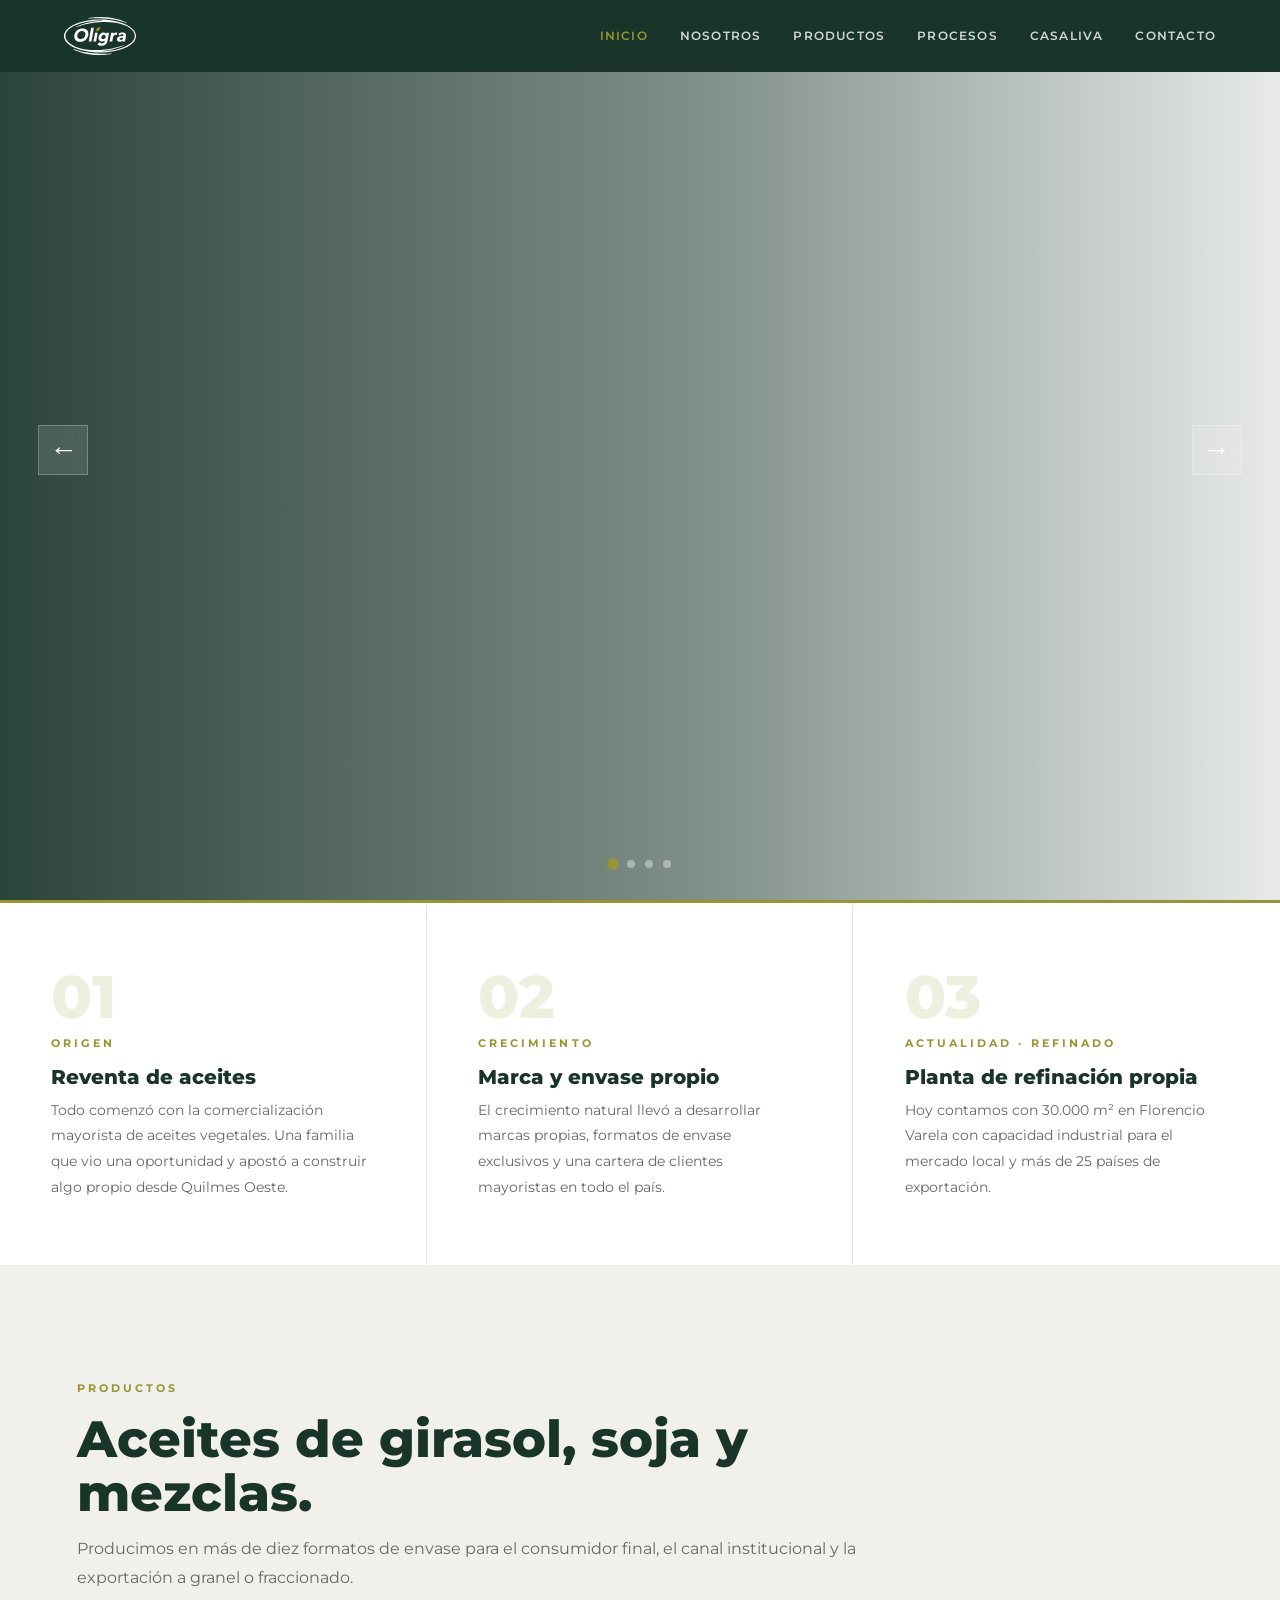
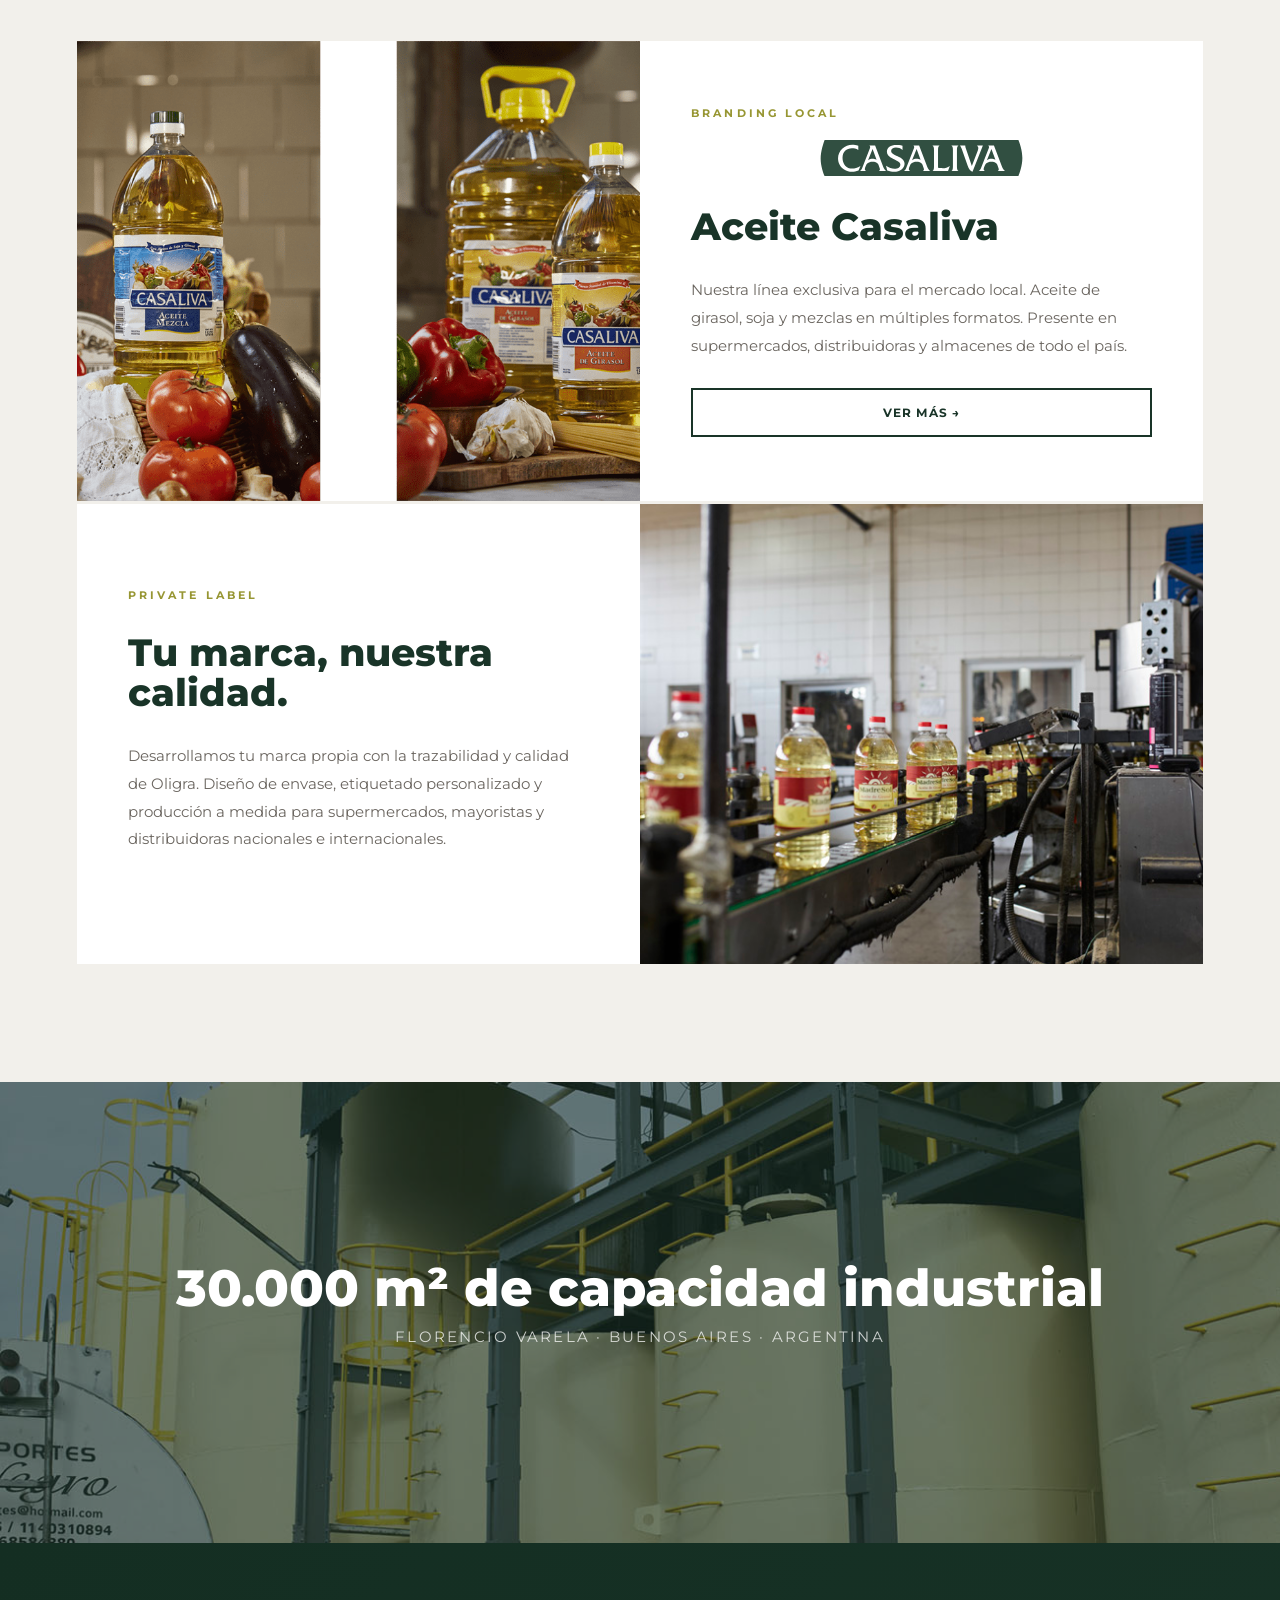
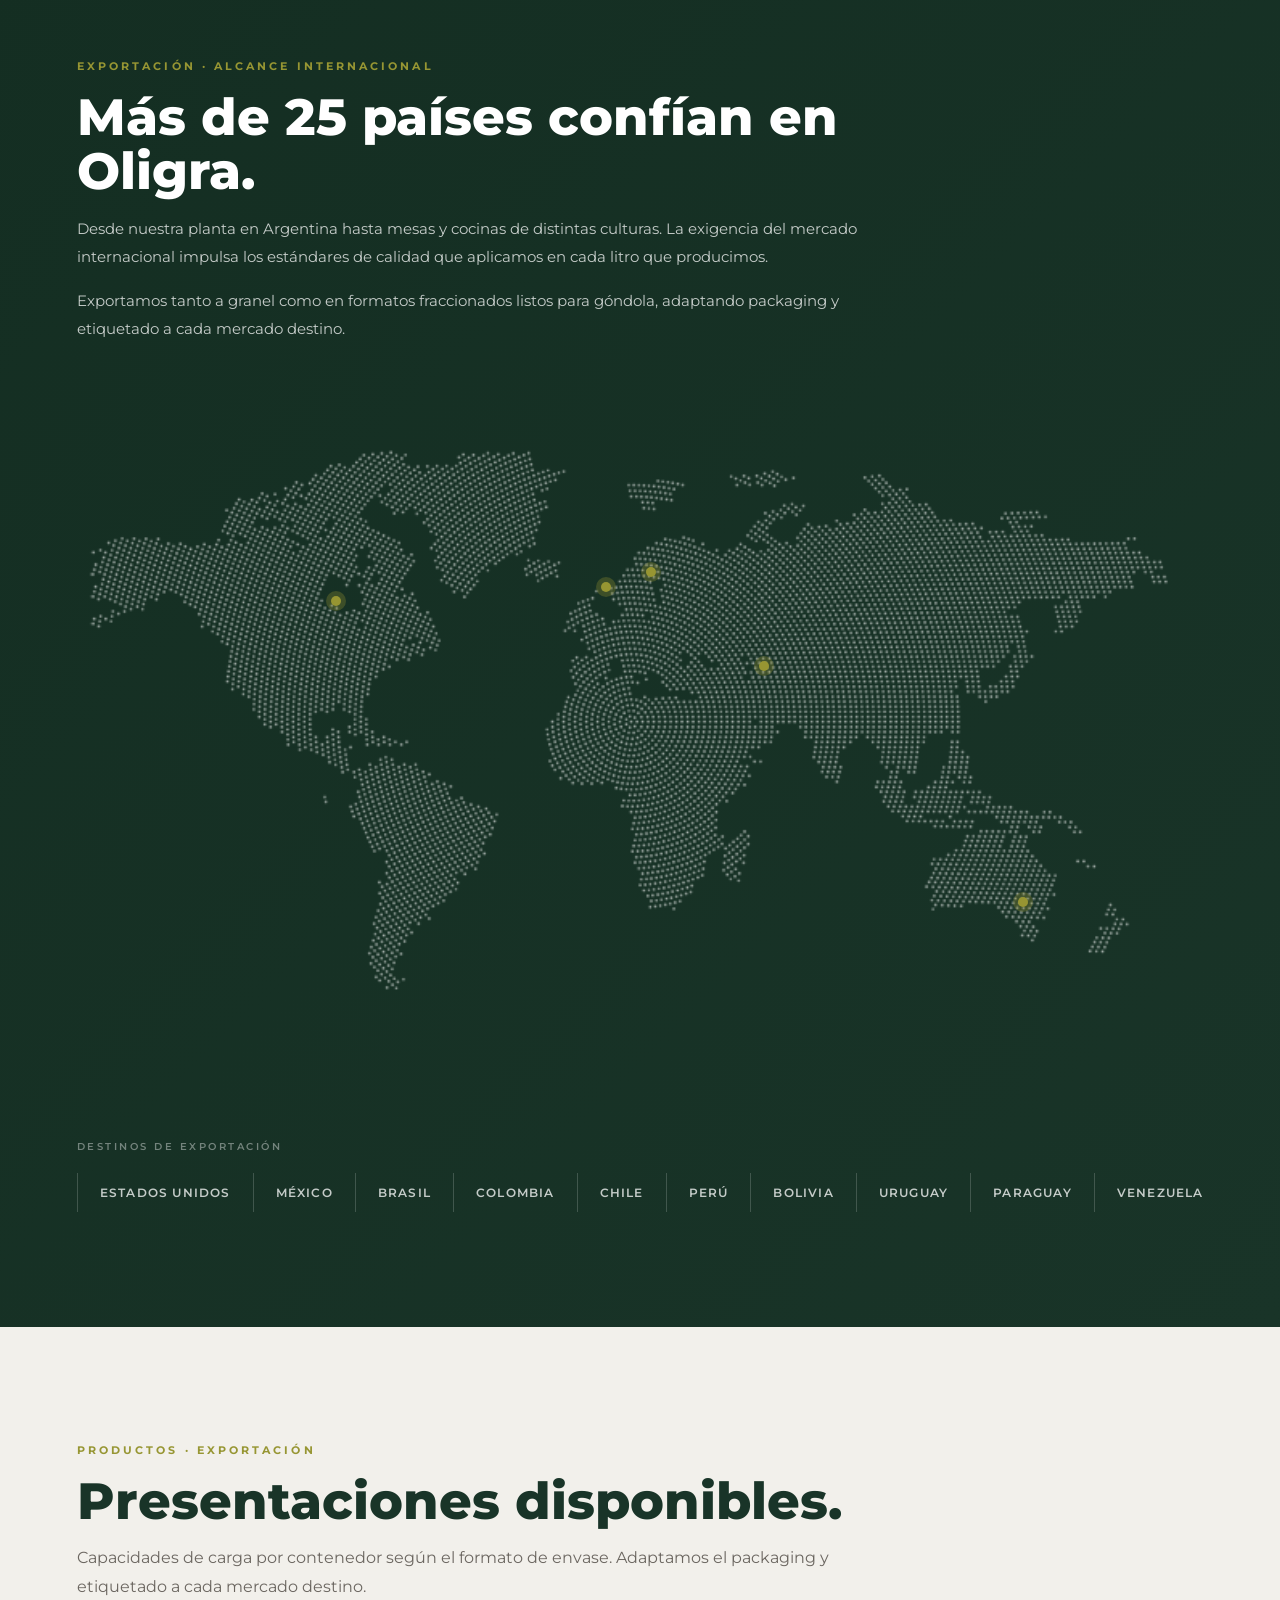
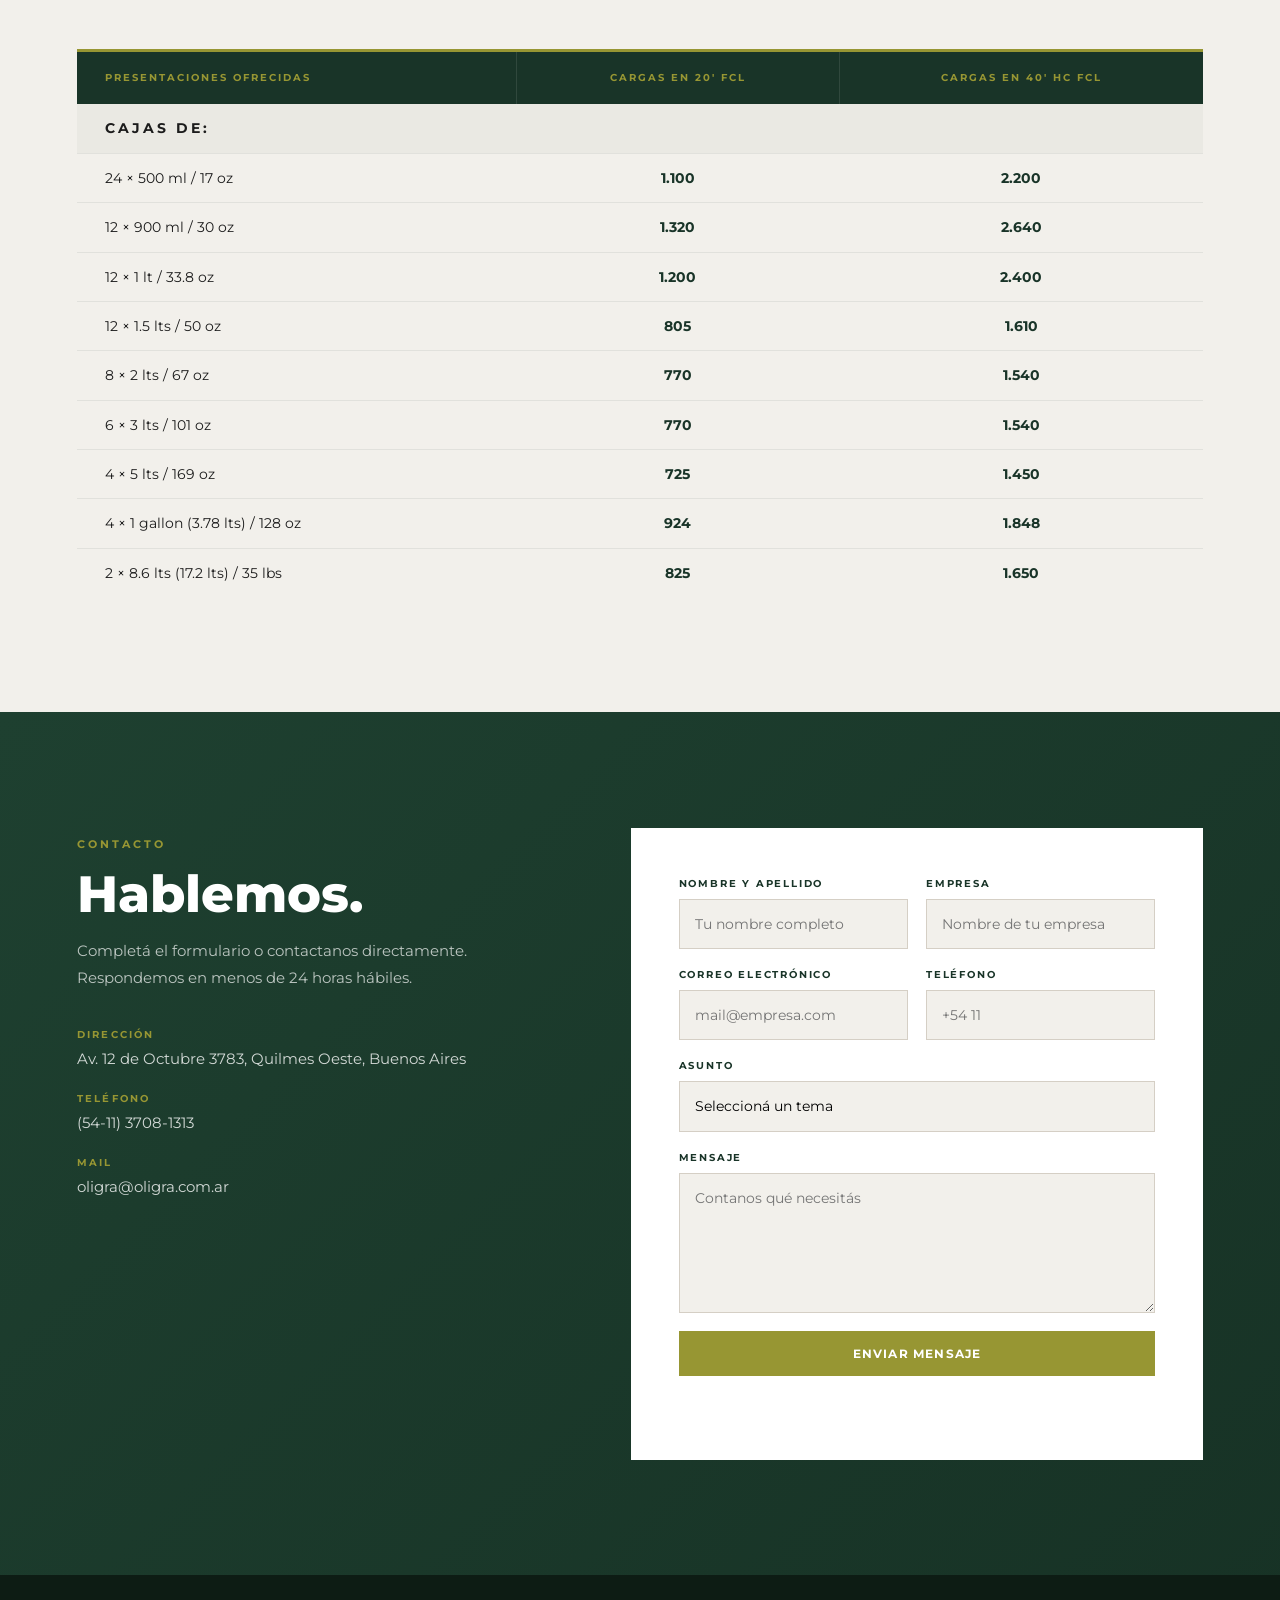
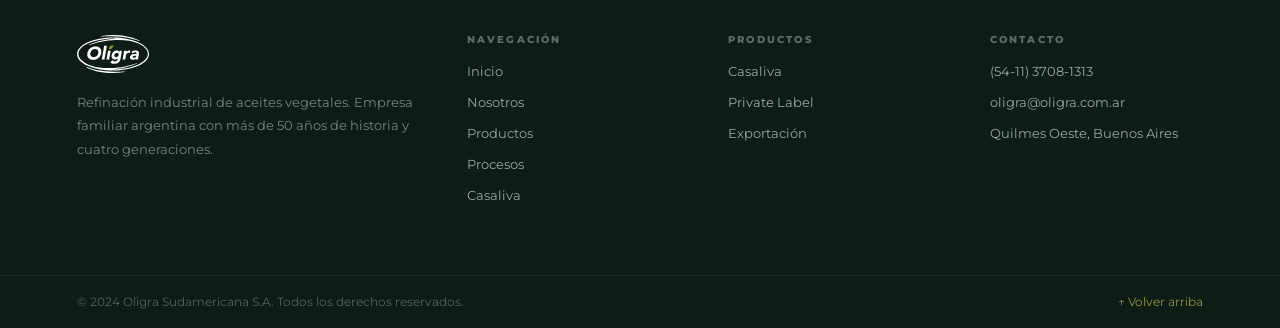
==== index.html @ 347f4e28 "Initial commit — Oligra site + Casaliva landing" ====
<!doctype html>
<html lang="es">
<head>
  <meta charset="UTF-8" />
  <meta name="viewport" content="width=device-width, initial-scale=1.0" />
  <title>Oligra Sudamericana S.A. | Aceites vegetales</title>
  <meta name="description" content="Refinación industrial de aceites vegetales de calidad: girasol, soja y mezclas. Empresa familiar argentina con alcance local y exportador." />
  <link rel="preconnect" href="https://fonts.googleapis.com">
  <link rel="preconnect" href="https://fonts.gstatic.com" crossorigin>
  <link href="https://fonts.googleapis.com/css2?family=Montserrat:wght@400;500;600;700;800&display=swap" rel="stylesheet">
  <link rel="stylesheet" href="assets/css/styles.css" />
</head>
<body>
<div id="pageOverlay"></div>

  <header class="site-header" id="top">
    <a class="brand" href="index.html" aria-label="Oligra inicio">
      <img src="assets/img/logo_negative.svg" alt="Oligra Sudamericana">
    </a>
    <button class="menu-toggle" aria-label="Abrir menú" aria-expanded="false">☰</button>
    <nav class="nav">
      <a href="index.html" class="active">Inicio</a>
      <a href="nosotros.html">Nosotros</a>
      <a href="#productos">Productos</a>
      <a href="procesos.html">Procesos</a>
      <a href="casaliva.html">Casaliva</a>
      <a href="#contacto">Contacto</a>
    </nav>
  </header>

  <main>

    <!-- ═══ HERO ═══ -->
    <section class="hero" id="inicio">
      <div class="hero-slides">
        <!-- Slide 0: video local (colocar archivo en assets/video/hero-bg.mp4) -->
        <div class="hslide active">
          <video class="hslide-bg" autoplay muted loop playsinline>
            <source src="assets/video/hero-bg.mp4.mp4" type="video/mp4">
          </video>
        </div>
        <!-- Slide 1 -->
        <div class="hslide">
          <img class="hslide-bg" src="assets/img/slide_home_01_1500.jpg" alt="Campo de girasoles argentinos">
        </div>
        <!-- Slide 2 -->
        <div class="hslide">
          <img class="hslide-bg" src="assets/img/img_nosotros_1300.jpg" alt="Planta industrial Oligra">
        </div>
        <!-- Slide 3 -->
        <div class="hslide">
          <img class="hslide-bg" src="assets/img/slide_home_02_1500.jpg" alt="Producción de aceite">
        </div>
      </div>
      <div class="hero-overlay"></div>
      <div class="hero-particles" id="heroParticles"></div>
      <div class="hero-content reveal" id="heroContent">
        <span class="eyebrow">Aceites vegetales · Argentina</span>
        <h1>Del campo al mundo.</h1>
        <p>Refinación industrial de aceites vegetales de calidad: girasol, soja y mezclas. Una empresa familiar con más de 50 años y cuatro generaciones.</p>
        <div class="hero-actions">
          <a class="btn primary" href="#productos">Ver productos</a>
          <a class="btn ghost" href="nosotros.html">Conocer historia</a>
        </div>
      </div>
      <button class="hslider-prev" aria-label="Slide anterior">&#8592;</button>
      <button class="hslider-next" aria-label="Slide siguiente">&#8594;</button>
      <div class="hslider-dots" id="hdots"></div>
    </section>

    <!-- ═══ BLOCKS ORIGEN / REVENTA / REFINADO ═══ -->
    <div class="origin-blocks">
      <div class="origin-block reveal">
        <div class="num">01</div>
        <span class="eyebrow">Origen</span>
        <h3>Reventa de aceites</h3>
        <p>Todo comenzó con la comercialización mayorista de aceites vegetales. Una familia que vio una oportunidad y apostó a construir algo propio desde Quilmes Oeste.</p>
      </div>
      <div class="origin-block reveal">
        <div class="num">02</div>
        <span class="eyebrow">Crecimiento</span>
        <h3>Marca y envase propio</h3>
        <p>El crecimiento natural llevó a desarrollar marcas propias, formatos de envase exclusivos y una cartera de clientes mayoristas en todo el país.</p>
      </div>
      <div class="origin-block reveal">
        <div class="num">03</div>
        <span class="eyebrow">Actualidad · Refinado</span>
        <h3>Planta de refinación propia</h3>
        <p>Hoy contamos con 30.000 m² en Florencio Varela con capacidad industrial para el mercado local y más de 25 países de exportación.</p>
      </div>
    </div>

    <!-- ═══ PRODUCTOS — 1 COLUMNA ═══ -->
    <section class="products-section section-pad" id="productos">
      <div class="section-title reveal">
        <span class="eyebrow">Productos</span>
        <h2>Aceites de girasol, soja y mezclas.</h2>
        <p>Producimos en más de diez formatos de envase para el consumidor final, el canal institucional y la exportación a granel o fraccionado.</p>
      </div>

      <!-- Branding local: CASALIVA -->
      <div class="product-card-lg reveal">
        <div class="product-card-img">
          <img src="assets/img/img_casaliva_1000.png" alt="Productos Casaliva — línea de aceites para el mercado local">
        </div>
        <div class="product-card-body">
          <span class="eyebrow">Branding local</span>
          <img src="assets/img/logo_casaliva.svg" alt="Casaliva" class="casaliva-product-logo">
          <h3>Aceite Casaliva</h3>
          <p>Nuestra línea exclusiva para el mercado local. Aceite de girasol, soja y mezclas en múltiples formatos. Presente en supermercados, distribuidoras y almacenes de todo el país.</p>
          <a class="btn outline" href="casaliva.html">Ver más →</a>
        </div>
      </div>

      <!-- Private Label -->
      <div class="product-card-lg flip reveal">
        <div class="product-card-img">
          <img src="assets/img/slide_productos_01.jpg" alt="Línea de envasado — Private Label">
        </div>
        <div class="product-card-body">
          <span class="eyebrow">Private Label</span>
          <h3>Tu marca, nuestra calidad.</h3>
          <p>Desarrollamos tu marca propia con la trazabilidad y calidad de Oligra. Diseño de envase, etiquetado personalizado y producción a medida para supermercados, mayoristas y distribuidoras nacionales e internacionales.</p>
        </div>
      </div>
    </section>

    <!-- ═══ WIDE BANNER ═══ -->
    <div class="wide-banner">
      <img src="assets/img/img_nosotros_1300.jpg" alt="Planta industrial Oligra — Florencio Varela, Buenos Aires">
      <div class="wide-banner-overlay">
        <div class="wide-banner-text reveal">
          <h2>30.000 m² de capacidad industrial</h2>
          <p>Florencio Varela · Buenos Aires · Argentina</p>
        </div>
      </div>
    </div>

    <!-- ═══ EXPORTACIÓN + ALCANCE INTERNACIONAL ═══ -->
    <section class="export-section section-pad">

      <!-- Texto cabecera -->
      <div class="export-header reveal">
        <span class="eyebrow" style="color:var(--gold)">Exportación · Alcance internacional</span>
        <h2>Más de 25 países confían en Oligra.</h2>
        <p>Desde nuestra planta en Argentina hasta mesas y cocinas de distintas culturas. La exigencia del mercado internacional impulsa los estándares de calidad que aplicamos en cada litro que producimos.</p>
        <p>Exportamos tanto a granel como en formatos fraccionados listos para góndola, adaptando packaging y etiquetado a cada mercado destino.</p>
      </div>

      <!-- Mapa ancho completo -->
      <div class="map-wrapper reveal">
        <img src="assets/img/img_expandiendo.png" alt="Mapa de destinos de exportación Oligra">
        <div class="map-pins">
          <div class="map-pin" data-label="Estados Unidos" style="left:23%;top:30%"></div>
          <div class="map-pin" data-label="México"         style="left:21%;top:41%"></div>
          <div class="map-pin" data-label="Colombia"       style="left:28%;top:54%"></div>
          <div class="map-pin" data-label="Brasil"         style="left:34%;top:63%"></div>
          <div class="map-pin" data-label="Chile"          style="left:27%;top:77%"></div>
          <div class="map-pin" data-label="España"         style="left:47%;top:28%"></div>
          <div class="map-pin" data-label="Italia"         style="left:51%;top:26%"></div>
          <div class="map-pin" data-label="Nigeria"        style="left:50%;top:51%"></div>
          <div class="map-pin" data-label="Sudáfrica"      style="left:54%;top:76%"></div>
          <div class="map-pin" data-label="Arabia Saudita" style="left:61%;top:39%"></div>
          <div class="map-pin" data-label="India"          style="left:68%;top:43%"></div>
          <div class="map-pin" data-label="China"          style="left:77%;top:32%"></div>
          <div class="map-pin" data-label="Japón"          style="left:86%;top:30%"></div>
          <div class="map-pin" data-label="Australia"      style="left:84%;top:72%"></div>
        </div>
      </div>

      <!-- Carrusel de países debajo del mapa -->
      <div class="countries-wrap reveal">
        <h3>Destinos de exportación</h3>
        <div class="marquee">
          <div class="marquee-inner" id="marqueeInner"></div>
        </div>
      </div>

    </section>

    <!-- ═══ PRESENTACIONES / FORMATOS ═══ -->
    <section class="formats-section section-pad">
      <div class="section-title reveal">
        <span class="eyebrow">Productos · Exportación</span>
        <h2>Presentaciones disponibles.</h2>
        <p>Capacidades de carga por contenedor según el formato de envase. Adaptamos el packaging y etiquetado a cada mercado destino.</p>
      </div>
      <div class="formats-table-wrap reveal">
        <table class="formats-table">
          <thead>
            <tr>
              <th>Presentaciones ofrecidas</th>
              <th>Cargas en 20' FCL</th>
              <th>Cargas en 40' HC FCL</th>
            </tr>
          </thead>
          <tbody>
            <tr class="formats-subtitle">
              <td colspan="3">Cajas de:</td>
            </tr>
            <tr>
              <td>24 × 500 ml / 17 oz</td>
              <td>1.100</td>
              <td>2.200</td>
            </tr>
            <tr>
              <td>12 × 900 ml / 30 oz</td>
              <td>1.320</td>
              <td>2.640</td>
            </tr>
            <tr>
              <td>12 × 1 lt / 33.8 oz</td>
              <td>1.200</td>
              <td>2.400</td>
            </tr>
            <tr>
              <td>12 × 1.5 lts / 50 oz</td>
              <td>805</td>
              <td>1.610</td>
            </tr>
            <tr>
              <td>8 × 2 lts / 67 oz</td>
              <td>770</td>
              <td>1.540</td>
            </tr>
            <tr>
              <td>6 × 3 lts / 101 oz</td>
              <td>770</td>
              <td>1.540</td>
            </tr>
            <tr>
              <td>4 × 5 lts / 169 oz</td>
              <td>725</td>
              <td>1.450</td>
            </tr>
            <tr>
              <td>4 × 1 gallon (3.78 lts) / 128 oz</td>
              <td>924</td>
              <td>1.848</td>
            </tr>
            <tr>
              <td>2 × 8.6 lts (17.2 lts) / 35 lbs</td>
              <td>825</td>
              <td>1.650</td>
            </tr>
          </tbody>
        </table>
      </div>
    </section>

    <!-- ═══ CONTACTO ═══ -->
    <section class="contact-section section-pad" id="contacto">
      <div class="contact-grid">
        <div class="contact-info reveal">
          <span class="eyebrow" style="color:var(--gold)">Contacto</span>
          <h2>Hablemos.</h2>
          <p>Completá el formulario o contactanos directamente. Respondemos en menos de 24 horas hábiles.</p>
          <ul>
            <li>
              <strong>Dirección</strong>
              <span>Av. 12 de Octubre 3783, Quilmes Oeste, Buenos Aires</span>
            </li>
            <li>
              <strong>Teléfono</strong>
              <span>(54-11) 3708-1313</span>
            </li>
            <li>
              <strong>Mail</strong>
              <span>oligra@oligra.com.ar</span>
            </li>
          </ul>
        </div>
        <div class="contact-form-box reveal">
          <form class="form-grid" id="contactForm" novalidate>
            <div class="form-row-2">
              <div class="form-field">
                <label for="nombre">Nombre y apellido</label>
                <input type="text" id="nombre" name="nombre" placeholder="Tu nombre completo" required>
              </div>
              <div class="form-field">
                <label for="empresa">Empresa</label>
                <input type="text" id="empresa" name="empresa" placeholder="Nombre de tu empresa">
              </div>
            </div>
            <div class="form-row-2">
              <div class="form-field">
                <label for="email">Correo electrónico</label>
                <input type="email" id="email" name="email" placeholder="mail@empresa.com" required>
              </div>
              <div class="form-field">
                <label for="telefono">Teléfono</label>
                <input type="tel" id="telefono" name="telefono" placeholder="+54 11">
              </div>
            </div>
            <div class="form-field">
              <label for="asunto">Asunto</label>
              <select id="asunto" name="asunto">
                <option value="">Seleccioná un tema</option>
                <option value="Branding local">Branding local — Casaliva</option>
                <option value="Private Label">Private Label</option>
                <option value="Exportación">Exportación</option>
                <option value="Procesos">Procesos / Certificaciones</option>
                <option value="Otro">Otro</option>
              </select>
            </div>
            <div class="form-field">
              <label for="mensaje">Mensaje</label>
              <textarea id="mensaje" name="mensaje" rows="5" placeholder="Contanos qué necesitás"></textarea>
            </div>
            <button class="btn primary" type="submit" id="submitBtn">Enviar mensaje</button>
            <p id="formStatus"></p>
          </form>
        </div>
      </div>
    </section>

  </main>

  <footer class="footer">
    <div class="footer-main">
      <div class="footer-brand">
        <img src="assets/img/logo_negative.svg" alt="Oligra Sudamericana">
        <p>Refinación industrial de aceites vegetales. Empresa familiar argentina con más de 50 años de historia y cuatro generaciones.</p>
      </div>
      <div class="footer-col">
        <h4>Navegación</h4>
        <a href="index.html">Inicio</a>
        <a href="nosotros.html">Nosotros</a>
        <a href="#productos">Productos</a>
        <a href="procesos.html">Procesos</a>
        <a href="casaliva.html">Casaliva</a>
      </div>
      <div class="footer-col">
        <h4>Productos</h4>
        <a href="casaliva.html">Casaliva</a>
        <a href="#productos">Private Label</a>
        <a href="#contacto">Exportación</a>
      </div>
      <div class="footer-col">
        <h4>Contacto</h4>
        <a href="tel:+541137081313">(54-11) 3708-1313</a>
        <a href="mailto:oligra@oligra.com.ar">oligra@oligra.com.ar</a>
        <a href="#">Quilmes Oeste, Buenos Aires</a>
      </div>
    </div>
    <div class="footer-bottom">
      <span>© 2024 Oligra Sudamericana S.A. Todos los derechos reservados.</span>
      <a href="#top">↑ Volver arriba</a>
    </div>
  </footer>

  <script src="assets/js/main.js"></script>
</body>
</html>
---- assets/css/styles.css ----
/* ================================================
   OLIGRA · SISTEMA DE DISEÑO
   Fuente: Montserrat (equiv. Gotham)
   Paleta: #193428 | #F2F0EB | #979633
   Sin esquinas redondeadas (SIN ROUNDED)
   ================================================ */

:root {
  --green:    #193428;
  --green2:   #2a4a38;
  --cream:    #F2F0EB;
  --gold:     #979633;
  --ink:      #1c1c1c;
  --muted:    #6b6660;
  --white:    #ffffff;
  --hh:       72px;
  --casaliva: #314F41;
}

*, *::before, *::after { box-sizing: border-box; }
html { scroll-behavior: smooth; }
body { margin:0; font-family:'Montserrat',system-ui,sans-serif; background:var(--white); color:var(--ink); font-size:15px; line-height:1.6; }
img  { max-width:100%; display:block; }
a    { color:inherit; }
h1,h2,h3,h4 { font-family:'Montserrat',sans-serif; font-weight:800; line-height:1.05; margin:0; }

/* ── PAGE TRANSITION OVERLAY ─────────────────── */
#pageOverlay {
  position: fixed;
  inset: 0;
  background: var(--green);
  z-index: 9999;
  opacity: 1;
  transition: opacity .42s cubic-bezier(.4,0,.2,1);
  pointer-events: all;
}
#pageOverlay.out {
  opacity: 0;
  pointer-events: none;
}

/* ── EYEBROW ─────────────────────────────────── */
.eyebrow {
  display: block;
  text-transform: uppercase;
  letter-spacing: .28em;
  font-size: 11px;
  font-weight: 700;
  color: var(--gold);
  margin: 0 0 14px;
}

/* ── BUTTONS ─────────────────────────────────── */
.btn {
  display: inline-flex; align-items: center; justify-content: center; gap: 8px;
  padding: 13px 28px;
  border: 2px solid transparent; border-radius: 0;
  text-decoration: none; font-family: inherit; font-weight: 700;
  font-size: 12px; letter-spacing: .1em; text-transform: uppercase;
  cursor: pointer; transition: background .2s, color .2s, border-color .2s; background: none;
}
.btn.primary       { background:var(--gold);  color:#fff; border-color:var(--gold); }
.btn.primary:hover { background:transparent;  color:var(--gold); }
.btn.ghost         { background:transparent;  color:#fff; border-color:rgba(255,255,255,.55); }
.btn.ghost:hover   { background:#fff;          color:var(--green); border-color:#fff; }
.btn.outline       { background:transparent;  color:var(--green); border-color:var(--green); }
.btn.outline:hover { background:var(--green);  color:#fff; }
.btn.outline-white { background:transparent;  color:#fff; border-color:#fff; }
.btn.outline-white:hover { background:#fff; color:var(--green); }
.btn.casaliva-btn  { background:transparent;  color:#fff; border-color:rgba(255,255,255,.55); }
.btn.casaliva-btn:hover  { background:#fff; color:var(--casaliva); }

/* ── LAYOUT ──────────────────────────────────── */
.section-pad    { padding: clamp(72px,9vw,128px) clamp(20px,6vw,88px); }
.section-pad-sm { padding: clamp(48px,6vw,80px)  clamp(20px,6vw,88px); }
.section-title       { max-width:780px; margin-bottom:48px; }
.section-title.center { text-align:center; margin-left:auto; margin-right:auto; }
.section-title h2    { font-size:clamp(28px,4vw,54px); color:var(--green); margin:0 0 16px; }
.section-title p     { color:var(--muted); font-size:16px; line-height:1.8; margin:0; }

/* ── HEADER ──────────────────────────────────── */
.site-header {
  position: fixed; inset: 0 0 auto 0; height: var(--hh); z-index: 200;
  display: flex; align-items: center; justify-content: space-between;
  padding: 0 clamp(18px,5vw,80px);
  background: var(--green);
}
.brand { display:flex; align-items:center; text-decoration:none; }
.brand img { height:38px; width:auto; }
.nav { display:flex; gap:32px; align-items:center; }
.nav a {
  color: rgba(255,255,255,.8); text-decoration:none;
  font-size:12px; font-weight:600; letter-spacing:.1em; text-transform:uppercase;
  transition:color .2s;
}
.nav a:hover, .nav a.active { color:var(--gold); }
.menu-toggle {
  display:none; background:transparent;
  border:1px solid rgba(255,255,255,.35); color:#fff;
  padding:7px 12px; font-size:18px; cursor:pointer; line-height:1;
}
.site-header.casaliva-header { background:var(--casaliva); }

/* ── HERO ────────────────────────────────────── */
.hero {
  min-height: 100vh; position:relative;
  display:grid; align-items:end;
  padding: calc(var(--hh) + 80px) clamp(20px,6vw,88px) 88px;
  overflow: hidden;
}

/* Slides container */
.hero-slides { position:absolute; inset:0; }
.hslide {
  position: absolute; inset:0;
  opacity: 0; transition: opacity 1.4s ease;
}
.hslide.active { opacity:1; }
.hslide-bg { width:100%; height:100%; object-fit:cover; }
.hslide video.hslide-bg { width:100%; height:100%; object-fit:cover; display:block; }

.hero-overlay {
  position: absolute; inset:0;
  background: linear-gradient(90deg,rgba(25,52,40,.92) 0%,rgba(25,52,40,.55) 55%,rgba(25,52,40,.1) 100%);
  transition: opacity .8s ease;
}
.hero-content {
  position: relative; max-width:680px; color:#fff;
  transition: opacity .8s ease, transform .8s ease;
}
.hero h1 { font-size:clamp(40px,7vw,86px); color:#fff; margin:0 0 22px; }
.hero .hero-content > p { font-size:clamp(15px,1.8vw,20px); color:rgba(255,255,255,.85); line-height:1.75; margin:0; }
.hero-actions { display:flex; gap:12px; flex-wrap:wrap; margin-top:32px; }

/* Hero particles */
.hero-particles { position:absolute; inset:0; pointer-events:none; overflow:hidden; }
.particle {
  position:absolute; border-radius:50%;
  background:rgba(151,150,51,.35);
  animation: floatUp linear infinite;
}
@keyframes floatUp {
  from { transform:translateY(110vh) translateX(0); opacity:0; }
  10%  { opacity:.8; }
  90%  { opacity:.8; }
  to   { transform:translateY(-60px) translateX(60px); opacity:0; }
}

/* YouTube slide background */
.hslide-yt {
  position: absolute; inset: 0;
  overflow: hidden; pointer-events: none;
}
.hslide-yt iframe {
  position: absolute;
  top: 50%; left: 50%;
  width: max(100%, 177.78vh);
  height: max(100%, 56.25vw);
  transform: translate(-50%, -50%);
  border: 0; pointer-events: none;
}

/* Slider navigation */
.hslider-prev, .hslider-next {
  position: absolute; top:50%; transform:translateY(-50%);
  z-index:10; width:50px; height:50px;
  background: rgba(255,255,255,.12);
  backdrop-filter: blur(8px);
  border: 1px solid rgba(255,255,255,.25);
  color: #fff; font-size:28px; cursor:pointer;
  display:flex; align-items:center; justify-content:center;
  transition: background .2s, border-color .2s;
  line-height: 1;
}
.hslider-prev:hover, .hslider-next:hover { background:rgba(255,255,255,.28); border-color:rgba(255,255,255,.5); }
.hslider-prev { left:clamp(16px,3vw,48px); }
.hslider-next { right:clamp(16px,3vw,48px); }

.hslider-dots {
  position: absolute; bottom:32px; left:50%; transform:translateX(-50%);
  display:flex; gap:10px; z-index:10;
}
.hdot {
  width:8px; height:8px; border-radius:50%;
  background:rgba(255,255,255,.38); border:0; cursor:pointer;
  transition:all .2s; padding:0;
}
.hdot.active { background:var(--gold); transform:scale(1.45); }

/* ── PAGE HERO (páginas internas) ────────────── */
.page-hero {
  padding: calc(var(--hh) + 72px) clamp(20px,6vw,88px) 72px;
  background: var(--green);
  min-height: 380px; display:flex; flex-direction:column; justify-content:flex-end;
  position:relative; overflow:hidden;
}
.page-hero-bg {
  position:absolute; inset:0; opacity:.07; pointer-events:none;
}
.page-hero-bg img { width:100%; height:100%; object-fit:cover; }
.page-hero .eyebrow { color:var(--gold); position:relative; z-index:1; }
.page-hero h1 { font-size:clamp(34px,6vw,76px); color:#fff; max-width:800px; position:relative; z-index:1; }
.page-hero p  { color:rgba(255,255,255,.7); font-size:16px; line-height:1.8; max-width:620px; margin-top:16px; position:relative; z-index:1; }

/* ── ORIGIN BLOCKS ───────────────────────────── */
.origin-blocks {
  display:grid; grid-template-columns:repeat(3,1fr);
  border-top: 3px solid var(--gold);
}
.origin-block {
  padding:clamp(36px,5vw,64px) clamp(28px,4vw,52px);
  border-right:1px solid rgba(25,52,40,.12); background:var(--white);
  position:relative;
}
.origin-block:last-child { border-right:0; }
.origin-block .num {
  font-size:60px; font-weight:800; color:var(--gold);
  opacity:.15; line-height:1; margin-bottom:8px;
}
.origin-block h3 { font-size:20px; color:var(--green); margin:12px 0 10px; }
.origin-block p  { color:var(--muted); font-size:14px; line-height:1.85; margin:0; }

/* ── PRODUCTS — 1 COLUMNA ────────────────────── */
.products-section { background:var(--cream); }
.product-card-lg {
  display:grid; grid-template-columns:1fr 1fr;
  background:var(--white); margin-bottom:3px; min-height:460px;
}
.product-card-lg.flip .product-card-img  { order:2; }
.product-card-lg.flip .product-card-body { order:1; }
.product-card-img { overflow:hidden; }
.product-card-img img { width:100%; height:100%; object-fit:cover; }
.product-card-body {
  padding:clamp(36px,5vw,80px) clamp(32px,4vw,72px);
  display:flex; flex-direction:column; justify-content:center;
}
.product-card-body h3 { font-size:clamp(24px,3vw,40px); color:var(--green); margin:14px 0 14px; }
.product-card-body p  { color:var(--muted); line-height:1.85; margin-bottom:28px; font-size:15px; }
.casaliva-product-logo {
  height:42px; width:auto; display:block; margin-bottom:14px;
}

/* ── WIDE BANNER ─────────────────────────────── */
.wide-banner { position:relative; height:clamp(300px,36vw,520px); overflow:hidden; }
.wide-banner img { width:100%; height:100%; object-fit:cover; }
.wide-banner-overlay {
  position:absolute; inset:0; background:rgba(25,52,40,.55);
  display:flex; align-items:center; justify-content:center;
}
.wide-banner-text { text-align:center; color:#fff; }
.wide-banner-text h2 { font-size:clamp(26px,4vw,58px); }
.wide-banner-text p  { color:rgba(255,255,255,.75); font-size:15px; margin-top:10px; letter-spacing:.15em; text-transform:uppercase; }

/* ── ANIMATED GRADIENT BACKGROUNDS ──────────── */
@keyframes gradientFlow {
  0%   { background-position: 0%   50%; }
  50%  { background-position: 100% 50%; }
  100% { background-position: 0%   50%; }
}
.export-section {
  background: linear-gradient(-45deg,#193428,#1e4535,#2a4a38,#193428,#142e22);
  background-size: 400% 400%;
  animation: gradientFlow 16s ease infinite;
  color: #fff;
}
.contact-section {
  background: linear-gradient(-45deg,#193428,#1a3828,#152e22,#1e4030);
  background-size: 400% 400%;
  animation: gradientFlow 20s ease infinite;
}
.values-section {
  background: linear-gradient(-45deg,#193428,#1e3e2c,#243f31,#193428);
  background-size: 400% 400%;
  animation: gradientFlow 18s ease infinite;
}

/* ── EXPORT / ALCANCE ────────────────────────── */
.export-header { max-width: 820px; margin-bottom: 44px; }
.export-header h2 { font-size:clamp(28px,4vw,52px); color:#fff; margin:0 0 18px; }
.export-header p  { color:rgba(255,255,255,.75); line-height:1.85; margin-bottom:16px; font-size:15px; }

/* ── MAP WRAPPER + PINS ──────────────────────── */
.map-wrapper { position:relative; width:100%; max-width:100%; margin:0 0 40px; }
.map-wrapper img { width:100%; filter:brightness(0) invert(1); opacity:.6; }
.map-pins { position:absolute; inset:0; }
.map-pin {
  position:absolute;
  width: 10px; height: 10px;
  background: var(--gold);
  border-radius:50%;
  transform: translate(-50%,-50%) scale(0);
  transition: transform .4s cubic-bezier(.34,1.56,.64,1);
  cursor: default;
}
.map-pin.visible { transform: translate(-50%,-50%) scale(1); }
.map-pin::before {
  content:''; position:absolute; inset:-5px; border-radius:50%;
  background:var(--gold); opacity:.3;
  animation: pinPulse 2.2s var(--pulse-delay, 0s) ease-out infinite;
}
.map-pin::after {
  content: attr(data-label);
  position:absolute; left:14px; top:50%; transform:translateY(-50%);
  background:rgba(25,52,40,.92); color:#fff; font-size:10px; font-weight:600;
  padding:4px 8px; white-space:nowrap;
  opacity:0; pointer-events:none; transition:opacity .2s;
  letter-spacing:.06em; text-transform:uppercase;
}
.map-pin:hover::after { opacity:1; }
@keyframes pinPulse {
  0%   { transform:scale(1); opacity:.3; }
  100% { transform:scale(3.5); opacity:0; }
}

/* ── MARQUEE ─────────────────────────────────── */
.countries-wrap { padding-top:0; }
.countries-wrap h3 {
  font-size:10px; color:rgba(255,255,255,.4);
  text-transform:uppercase; letter-spacing:.25em; margin-bottom:20px; font-weight:600;
}
.marquee { overflow:hidden; }
.marquee-inner {
  display:flex; width:max-content;
  animation: marquee 32s linear infinite;
}
.marquee-inner:hover { animation-play-state:paused; }
.country-tag {
  padding:10px 22px; border-left:1px solid rgba(255,255,255,.18);
  color:rgba(255,255,255,.75); font-size:12px; font-weight:600;
  text-transform:uppercase; letter-spacing:.1em; white-space:nowrap;
}
@keyframes marquee { from { transform:translateX(0); } to { transform:translateX(-50%); } }

/* ── FORMATS TABLE ───────────────────────────── */
.formats-section { background: var(--cream); }
.formats-table-wrap { overflow-x: auto; }
.formats-table {
  width: 100%; border-collapse: collapse;
  border-top: 3px solid var(--gold);
}
.formats-table thead tr { background: var(--green); }
.formats-table thead th {
  padding: 18px clamp(16px,2.5vw,28px);
  color: var(--gold); text-align: left;
  font-size: 10px; font-weight: 700;
  text-transform: uppercase; letter-spacing: .2em;
  border-right: 1px solid rgba(255,255,255,.1);
}
.formats-table thead th:first-child { min-width: 260px; }
.formats-table thead th:not(:first-child) { text-align: center; white-space: nowrap; }
.formats-table thead th:last-child { border-right: 0; }
.formats-table tbody tr { border-bottom: 1px solid rgba(25,52,40,.08); }
.formats-table tbody tr:last-child { border-bottom: 0; }
.formats-table tbody td {
  padding: 13px clamp(16px,2.5vw,28px);
  font-size: 14px; color: var(--ink);
}
.formats-table tbody td:not(:first-child) {
  text-align: center; font-weight: 700; color: var(--green);
}
.formats-subtitle td {
  padding: 14px clamp(16px,2.5vw,28px) 10px;
  font-size: 10px; font-weight: 700;
  text-transform: uppercase; letter-spacing: .22em;
  color: var(--muted); background: rgba(25,52,40,.04);
  border-bottom: 1px solid rgba(25,52,40,.08);
}

/* ── CONTACT ─────────────────────────────────── */
.contact-grid {
  display:grid; grid-template-columns:1fr 1.2fr;
  gap:clamp(40px,6vw,80px); align-items:start;
}
.contact-info { color:#fff; padding-top:8px; }
.contact-info h2 { font-size:clamp(28px,4vw,52px); color:#fff; margin:0 0 16px; }
.contact-info > p { color:rgba(255,255,255,.7); line-height:1.8; margin-bottom:36px; }
.contact-info ul { list-style:none; padding:0; margin:0; display:grid; gap:20px; }
.contact-info li strong { display:block; color:var(--gold); font-size:10px; text-transform:uppercase; letter-spacing:.22em; margin-bottom:4px; }
.contact-info li span   { color:rgba(255,255,255,.8); font-size:15px; }
.contact-form-box { background:#fff; padding:clamp(28px,4vw,48px); }
.form-grid   { display:grid; gap:18px; }
.form-row-2  { display:grid; grid-template-columns:1fr 1fr; gap:18px; }
.form-field  { display:grid; gap:7px; }
.form-field label { font-size:10px; font-weight:700; text-transform:uppercase; letter-spacing:.18em; color:var(--green); }
.form-field input,
.form-field textarea,
.form-field select {
  width:100%; border:1px solid #d5cfc5; padding:13px 15px;
  font:inherit; font-size:14px; background:var(--cream);
  outline:none; border-radius:0; transition:border-color .2s, background .2s; appearance:none;
}
.form-field input:focus,
.form-field textarea:focus,
.form-field select:focus { border-color:var(--green); background:#fff; }
#formStatus { min-height:18px; font-size:13px; font-weight:600; margin:0; }

/* ── STATS COUNTERS (Nosotros) ───────────────── */
.stats-bar {
  display:grid; grid-template-columns:repeat(4,1fr);
  background:var(--green); border-top:3px solid var(--gold);
}
.stat-item {
  padding:clamp(28px,4vw,48px) clamp(20px,3vw,36px);
  border-right:1px solid rgba(255,255,255,.1);
  text-align:center;
}
.stat-item:last-child { border-right:0; }
.stat-num-wrap { display:flex; align-items:baseline; justify-content:center; gap:4px; }
.counter-num { font-size:clamp(36px,5vw,64px); font-weight:800; color:#fff; line-height:1; }
.stat-suffix { font-size:clamp(20px,3vw,36px); font-weight:800; color:var(--gold); }
.stat-item p { color:rgba(255,255,255,.55); font-size:11px; text-transform:uppercase; letter-spacing:.22em; margin:8px 0 0; }

/* ── NOSOTROS ────────────────────────────────── */
.nosotros-split {
  display:grid; grid-template-columns:1fr 1fr; gap:3px; margin-bottom:3px;
}
.nosotros-text {
  background:var(--white); padding:clamp(48px,6vw,88px) clamp(36px,4vw,72px);
  display:flex; flex-direction:column; justify-content:center;
}
.nosotros-text h2 { font-size:clamp(26px,3.5vw,44px); color:var(--green); margin-bottom:22px; }
.nosotros-text p  { color:var(--muted); line-height:1.9; margin-bottom:16px; font-size:15px; }
.nosotros-img { overflow:hidden; min-height:440px; }
.nosotros-img img { width:100%; height:100%; object-fit:cover; }

/* ── TIMELINE (horizontal) ───────────────────── */
.timeline-section { background:var(--cream); overflow:hidden; }
.timeline-track {
  display:grid; grid-template-columns:repeat(5,1fr);
  margin-top:52px; position:relative;
}
.timeline-track::before {
  content:''; position:absolute; top:20px; left:0; right:0;
  height:2px; background:var(--gold); opacity:.4;
}
.timeline-item { padding:0 16px; position:relative; }
.tl-dot {
  width:12px; height:12px; border-radius:50%;
  background:var(--gold); margin-bottom:20px;
  position:relative; z-index:1;
  transition: transform .3s ease;
}
.timeline-item:hover .tl-dot { transform:scale(1.5); }
.tl-year { font-size:13px; font-weight:800; color:var(--gold); margin-bottom:16px; letter-spacing:.06em; }
.tl-card { background:var(--white); padding:20px; }
.tl-card h4 { font-size:13px; color:var(--green); margin-bottom:8px; }
.tl-card p  { font-size:12px; color:var(--muted); line-height:1.75; margin:0; }

/* ── PHOTO STRIP ─────────────────────────────── */
.photo-strip { display:grid; grid-template-columns:repeat(3,1fr); height:380px; gap:3px; }
.photo-strip div { overflow:hidden; }
.photo-strip img { width:100%; height:100%; object-fit:cover; }

/* ── MISSION / VISION ────────────────────────── */
.mission-grid { display:grid; grid-template-columns:1fr 1fr; gap:3px; margin-bottom:3px; }
.mission-card { padding:clamp(48px,6vw,88px) clamp(36px,4vw,72px); }
.mission-card.dark  { background:var(--green); }
.mission-card.light { background:var(--cream); }
.mission-card h3 { font-size:11px; text-transform:uppercase; letter-spacing:.25em; margin-bottom:22px; font-weight:700; color:var(--gold); }
.mission-card p  { line-height:1.95; font-size:16px; margin:0; }
.mission-card.dark  p { color:rgba(255,255,255,.78); }
.mission-card.light p { color:var(--muted); }
.mission-card-quote {
  font-size:clamp(22px,3vw,36px); font-weight:800; line-height:1.2;
  margin-bottom:22px;
}
.mission-card.dark  .mission-card-quote { color:#fff; }
.mission-card.light .mission-card-quote { color:var(--green); }

/* ── VALUES ──────────────────────────────────── */
.values-section .section-title h2 { color:#fff; }
.values-grid { display:grid; grid-template-columns:repeat(3,1fr); gap:2px; margin-top:48px; }
.value-card { background:rgba(255,255,255,.04); border-top:3px solid var(--gold); padding:36px 30px; }
.value-card .num { color:var(--gold); font-size:10px; font-weight:700; letter-spacing:.22em; text-transform:uppercase; }
.value-card h3   { font-size:18px; color:#fff; margin:14px 0 10px; }
.value-card p    { font-size:13px; color:rgba(255,255,255,.65); line-height:1.85; margin:0; }

/* ── PROCESOS: OIL CARDS ─────────────────────── */
.oils-section { background:var(--cream); }
.oils-header { display:grid; grid-template-columns:1fr 1.2fr; gap:60px; align-items:center; margin-bottom:60px; }
.oils-grid { display:grid; grid-template-columns:repeat(3,1fr); gap:3px; }
.oil-card { background:var(--white); overflow:hidden; }
.oil-visual {
  height:220px; display:flex; align-items:flex-end; justify-content:center;
  position:relative; overflow:hidden;
  padding-bottom:20px;
}
.oil-bg { position:absolute; inset:0; }
.oil-bottle-silhouette {
  position:relative; z-index:1; width:80px; height:160px;
  display:flex; flex-direction:column; align-items:center;
}
.oil-bottle-neck {
  width:28px; height:32px; background:rgba(255,255,255,.85);
  position:relative;
}
.oil-bottle-neck::before {
  content:''; position:absolute; top:-10px; left:50%; transform:translateX(-50%);
  width:16px; height:14px; background:rgba(255,255,255,.85);
}
.oil-bottle-body {
  width:80px; flex:1;
  background:rgba(255,255,255,.85);
  position:relative; overflow:hidden;
}
.oil-fill {
  position:absolute; inset-inline:0; bottom:0;
  background:var(--oil-color,rgba(245,200,50,.85));
  animation: fillUp 1.6s 0.4s cubic-bezier(.4,0,.2,1) both;
}
@keyframes fillUp {
  from { height:0; }
  to   { height:78%; }
}
.oil-body { padding:28px; }
.oil-body h3 { font-size:20px; color:var(--green); margin-bottom:6px; }
.oil-type-badge {
  display:inline-block; background:var(--gold); color:#fff;
  font-size:10px; font-weight:700; letter-spacing:.15em; text-transform:uppercase;
  padding:4px 12px; margin-bottom:16px;
}
.oil-props { list-style:none; padding:0; margin:0; display:grid; gap:8px; }
.oil-props li {
  display:flex; align-items:center; gap:10px;
  font-size:13px; color:var(--muted); padding:8px 0;
  border-bottom:1px solid rgba(25,52,40,.08);
}
.oil-props li::before { content:'→'; color:var(--gold); font-weight:800; flex-shrink:0; }

/* ── PROCESS STEPS ───────────────────────────── */
.process-flow-section { background:var(--white); }
.process-type-header {
  display:grid; grid-template-columns:280px 1fr; gap:0;
  background:var(--green); margin-bottom:3px;
  min-height:280px;
}
.process-type-label {
  padding:40px; display:flex; flex-direction:column; justify-content:flex-end;
  border-right:3px solid var(--gold);
}
.process-type-label h3 { font-size:clamp(20px,2.5vw,32px); color:#fff; margin-bottom:8px; }
.process-type-label p  { color:rgba(255,255,255,.6); font-size:13px; margin:0; }
.process-steps-row {
  display:grid; grid-template-columns:repeat(5,1fr); gap:0; align-self:stretch;
}
.pstep {
  padding:28px 20px; border-right:1px solid rgba(255,255,255,.1);
  display:flex; flex-direction:column;
}
.pstep:last-child { border-right:0; }
.pstep-num {
  font-size:32px; font-weight:800; color:var(--gold); opacity:.35; line-height:1; margin-bottom:12px;
}
.pstep h4 { font-size:13px; color:#fff; font-weight:700; margin-bottom:8px; }
.pstep p  { font-size:12px; color:rgba(255,255,255,.55); line-height:1.7; margin:0; flex:1; }

/* ── PROCESS FLOW SVG DIAGRAM ────────────────── */
.pflow-section { background: var(--white); }
.pflow-oil-block { margin-bottom: clamp(56px,7vw,92px); }
.pflow-oil-block:last-child { margin-bottom: 0; }
.pflow-oil-header { display:flex; align-items:center; gap:16px; margin-bottom:48px; }
.pflow-oil-badge {
  background: var(--green); color: var(--gold);
  font-size:9px; font-weight:700; letter-spacing:.2em; text-transform:uppercase;
  padding: 8px 18px; flex-shrink:0;
}
.pflow-oil-header h3 { font-size:clamp(22px,2.8vw,34px); color:var(--green); margin:0; }
.pflow-svg-scroll { width:100%; overflow-x:auto; }
.pflow-svg { display:block; width:100%; min-width:520px; }

/* Animated connecting path */
.flow-path {
  fill: none; stroke: var(--gold); stroke-width: 2.5;
  stroke-dasharray: 1070; stroke-dashoffset: 1070;
  transition: stroke-dashoffset 2.4s cubic-bezier(.4,0,.2,1);
}
.pflow-oil-block.visible .flow-path { stroke-dashoffset: 0; }

/* Circle fills via CSS (no inline fill= attributes) */
.flow-node circle { fill: var(--green); stroke: var(--gold); stroke-width: 2; }

/* Node groups — fade in when block becomes .visible */
.flow-node { opacity: 0; transition: opacity .4s ease; }
.pflow-oil-block.visible .flow-node { opacity: 1; }

/* Text inside SVG */
.flow-num-text {
  fill: var(--gold); font-size: 14px; font-weight: 800;
  text-anchor: middle; font-family: 'Montserrat', sans-serif;
}
.flow-lbl-bold {
  fill: var(--green); font-size: 11.5px; font-weight: 700;
  text-anchor: middle; font-family: 'Montserrat', sans-serif;
}
.flow-lbl-text {
  fill: #6b6660; font-size: 10.5px;
  text-anchor: middle; font-family: 'Montserrat', sans-serif;
}

/* ── CERTS ───────────────────────────────────── */
.certs-section { background:var(--cream); }
.cert-grid { display:flex; gap:12px; flex-wrap:wrap; margin-top:36px; }
.cert-btn {
  display:inline-flex; align-items:center; gap:10px;
  padding:14px 24px; border:2px solid var(--green);
  background:transparent; color:var(--green);
  font-weight:700; font-size:12px; letter-spacing:.1em; text-transform:uppercase;
  text-decoration:none; transition:all .2s;
}
.cert-btn:hover { background:var(--green); color:#fff; }
.cert-icon { width:16px; height:16px; flex-shrink:0; }

/* ── CASALIVA PAGE ───────────────────────────── */
.casaliva-hero {
  background:var(--casaliva);
  padding:calc(var(--hh) + 80px) clamp(20px,6vw,88px) 80px;
  min-height:86vh; display:grid; align-items:center;
  position:relative; overflow:hidden;
}
.casaliva-hero-bg { position:absolute; inset:0; opacity:.1; }
.casaliva-hero-bg img { width:100%; height:100%; object-fit:cover; }
.casaliva-hero-content { position:relative; max-width:680px; color:#fff; }
.casaliva-hero-logo {
  display:inline-block; background:#fff; color:var(--casaliva);
  font-size:28px; font-weight:800; letter-spacing:.2em;
  padding:10px 32px; margin-bottom:32px; font-family:Georgia,'Times New Roman',serif;
}
.casaliva-hero h1 { font-size:clamp(36px,6vw,72px); color:#fff; margin:0 0 22px; }
.casaliva-hero > .casaliva-hero-content > p { color:rgba(255,255,255,.8); font-size:18px; line-height:1.75; margin:0; }
.casaliva-hero-actions { display:flex; gap:12px; flex-wrap:wrap; margin-top:32px; }
.casaliva-products { background:var(--cream); }
.casaliva-grid { display:grid; grid-template-columns:repeat(3,1fr); gap:3px; margin-top:48px; }
.casaliva-card { background:#fff; overflow:hidden; }
.casaliva-card img { width:100%; height:260px; object-fit:cover; }
.casaliva-card-body { padding:28px; }
.casaliva-card-body h3 { font-size:18px; color:var(--casaliva); margin-bottom:10px; }
.casaliva-card-body p  { color:var(--muted); font-size:13px; line-height:1.75; margin:0; }
.casaliva-about { display:grid; grid-template-columns:1fr 1fr; gap:3px; }
.casaliva-about-text { padding:clamp(48px,6vw,88px) clamp(36px,4vw,72px); background:var(--casaliva); color:#fff; }
.casaliva-about-text h2 { font-size:clamp(26px,3.5vw,44px); color:#fff; margin-bottom:18px; }
.casaliva-about-text p  { color:rgba(255,255,255,.78); line-height:1.9; margin-bottom:14px; font-size:15px; }
.casaliva-about-img { overflow:hidden; }
.casaliva-about-img img { width:100%; height:100%; object-fit:cover; min-height:400px; }
.casaliva-cta { background:var(--green); text-align:center; padding:clamp(60px,8vw,100px) clamp(20px,6vw,88px); }
.casaliva-cta h2 { font-size:clamp(26px,4vw,50px); color:#fff; margin-bottom:16px; }
.casaliva-cta p  { color:rgba(255,255,255,.7); margin-bottom:32px; font-size:16px; }

/* ── FOOTER ──────────────────────────────────── */
.footer { background:#0d1c14; }
.footer-main {
  display:grid; grid-template-columns:1.6fr 1fr 1fr 1fr;
  gap:48px; padding:60px clamp(20px,6vw,88px);
}
.footer-brand img { height:38px; width:auto; margin-bottom:18px; }
.footer-brand p   { color:rgba(255,255,255,.45); font-size:13px; line-height:1.8; margin:0; }
.footer-col h4    { font-size:10px; text-transform:uppercase; letter-spacing:.22em; color:rgba(255,255,255,.35); margin-bottom:16px; }
.footer-col a     { display:block; color:rgba(255,255,255,.6); text-decoration:none; font-size:13px; margin-bottom:10px; transition:color .2s; }
.footer-col a:hover { color:var(--gold); }
.footer-bottom {
  border-top:1px solid rgba(255,255,255,.07);
  padding:16px clamp(20px,6vw,88px);
  display:flex; justify-content:space-between; align-items:center;
  color:rgba(255,255,255,.3); font-size:12px;
}
.footer-bottom a { color:var(--gold); text-decoration:none; }

/* ── REVEAL ──────────────────────────────────── */
.reveal { opacity:0; transform:translateY(20px); transition:opacity .65s ease, transform .65s ease; }
.reveal.visible { opacity:1; transform:none; }
.reveal-delay-1 { transition-delay:.1s; }
.reveal-delay-2 { transition-delay:.2s; }
.reveal-delay-3 { transition-delay:.3s; }

/* ── RESPONSIVE ──────────────────────────────── */
@media (max-width:1100px) {
  .footer-main { grid-template-columns:1fr 1fr; gap:36px; }
  .oils-header  { grid-template-columns:1fr; }
  .process-type-header { grid-template-columns:1fr; }
  .process-steps-row { grid-template-columns:1fr 1fr; }
}
@media (max-width:900px) {
  .menu-toggle { display:block; }
  .nav {
    position:fixed; top:var(--hh); left:0; right:0;
    display:none; flex-direction:column; background:var(--green);
    padding:10px 0; border-top:1px solid rgba(255,255,255,.08);
    box-shadow:0 12px 32px rgba(0,0,0,.35);
  }
  .nav.open { display:flex; }
  .nav a { padding:14px clamp(20px,5vw,80px); border-bottom:1px solid rgba(255,255,255,.07); }
  .site-header.casaliva-header ~ * .nav { background:var(--casaliva); }
  .origin-blocks   { grid-template-columns:1fr; border-top-width:0; }
  .origin-block    { border-right:0; border-bottom:1px solid rgba(25,52,40,.1); border-top:3px solid var(--gold); }
  .product-card-lg { grid-template-columns:1fr; min-height:auto; }
  .product-card-lg.flip .product-card-img,
  .product-card-lg.flip .product-card-body { order:unset; }
  .product-card-img { height:280px; }
  .export-header   { max-width:100%; }
  .contact-grid    { grid-template-columns:1fr; }
  .values-grid     { grid-template-columns:1fr 1fr; gap:2px; }
  .mission-grid    { grid-template-columns:1fr; }
  .nosotros-split  { grid-template-columns:1fr; }
  .timeline-track  { grid-template-columns:1fr 1fr; }
  .photo-strip     { grid-template-columns:1fr; height:auto; }
  .photo-strip div { height:220px; }
  .casaliva-grid   { grid-template-columns:1fr 1fr; }
  .casaliva-about  { grid-template-columns:1fr; }
  .oils-grid       { grid-template-columns:1fr; }
  .form-row-2      { grid-template-columns:1fr; }
  .stats-bar       { grid-template-columns:1fr 1fr; }
  .process-steps-row { grid-template-columns:1fr 1fr; }
}
@media (max-width:600px) {
  .hero h1        { font-size:38px; }
  .hero-actions .btn { width:100%; }
  .values-grid    { grid-template-columns:1fr; }
  .casaliva-grid  { grid-template-columns:1fr; }
  .footer-main    { grid-template-columns:1fr; gap:28px; }
  .footer-bottom  { flex-direction:column; gap:10px; text-align:center; }
  .stats-bar      { grid-template-columns:1fr 1fr; }
  .timeline-track { grid-template-columns:1fr; }
  .hslider-prev,.hslider-next { display:none; }
  .process-steps-row { grid-template-columns:1fr; }
}
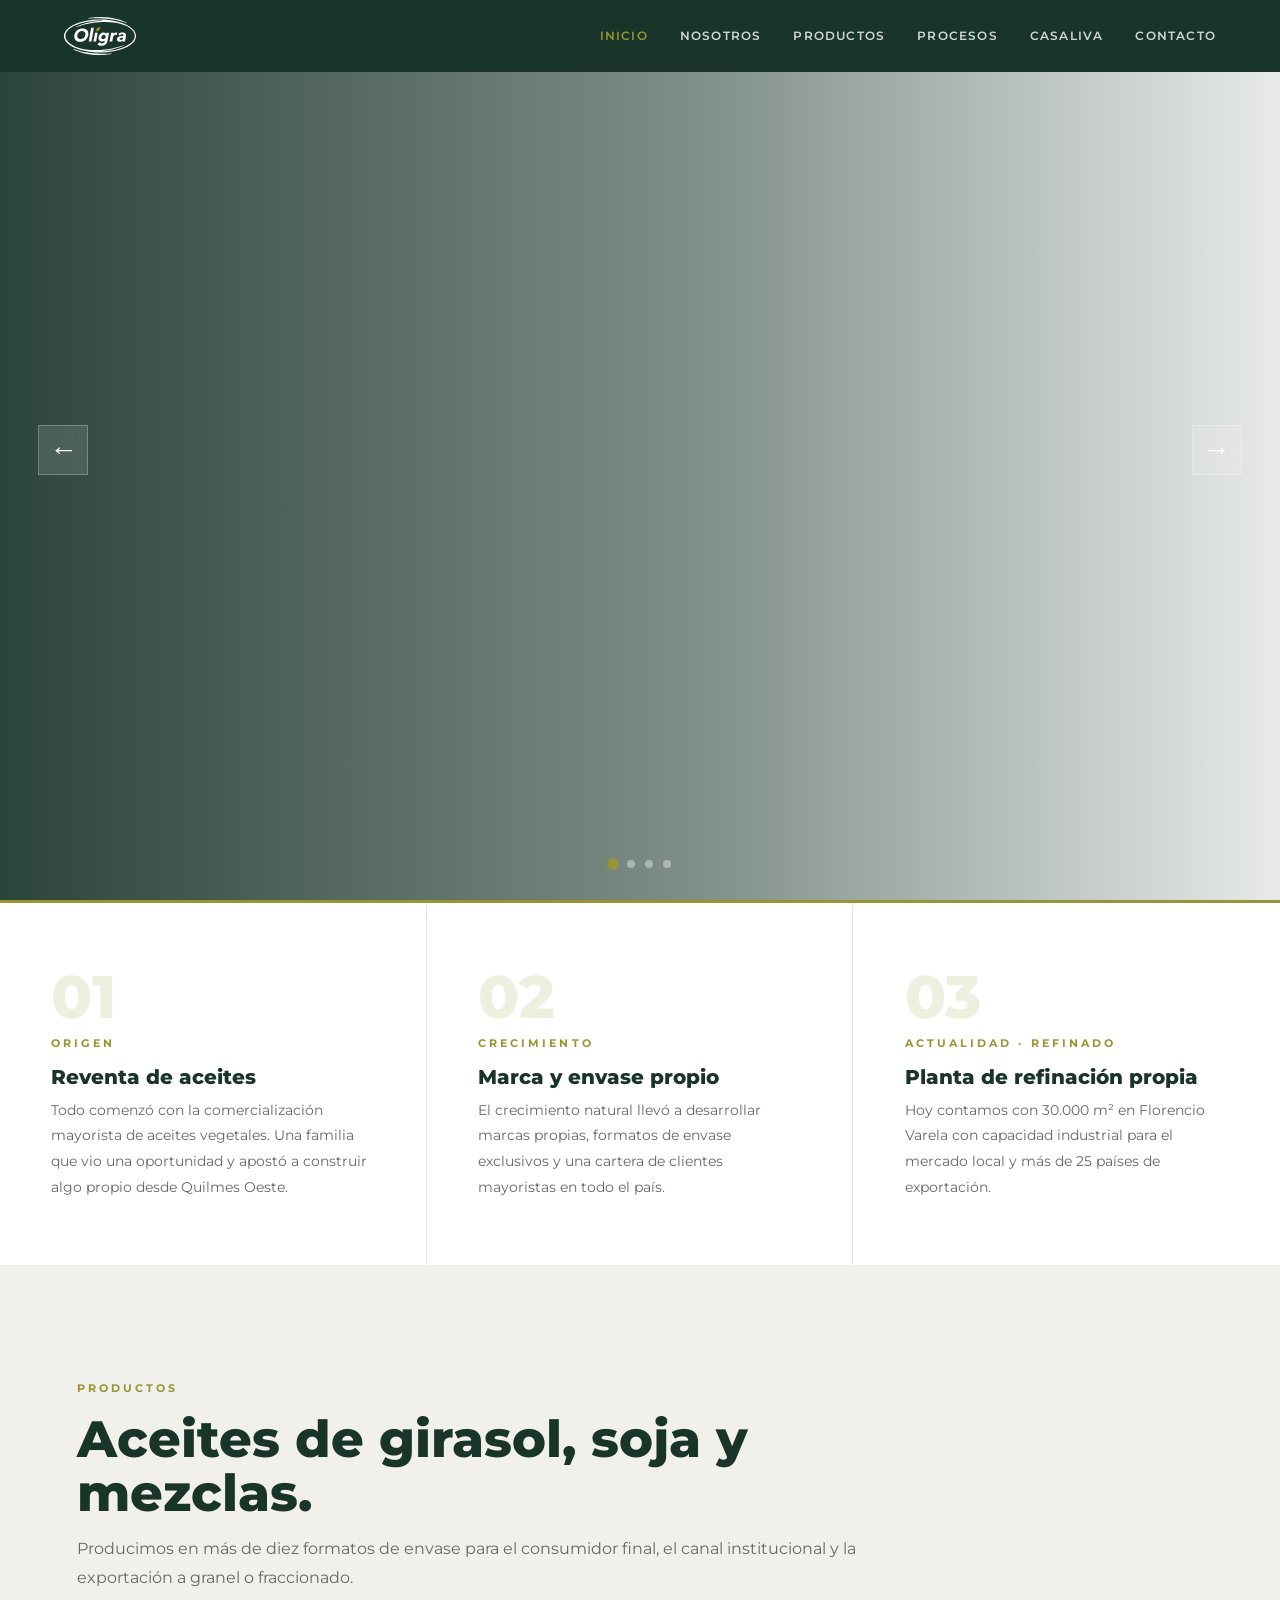
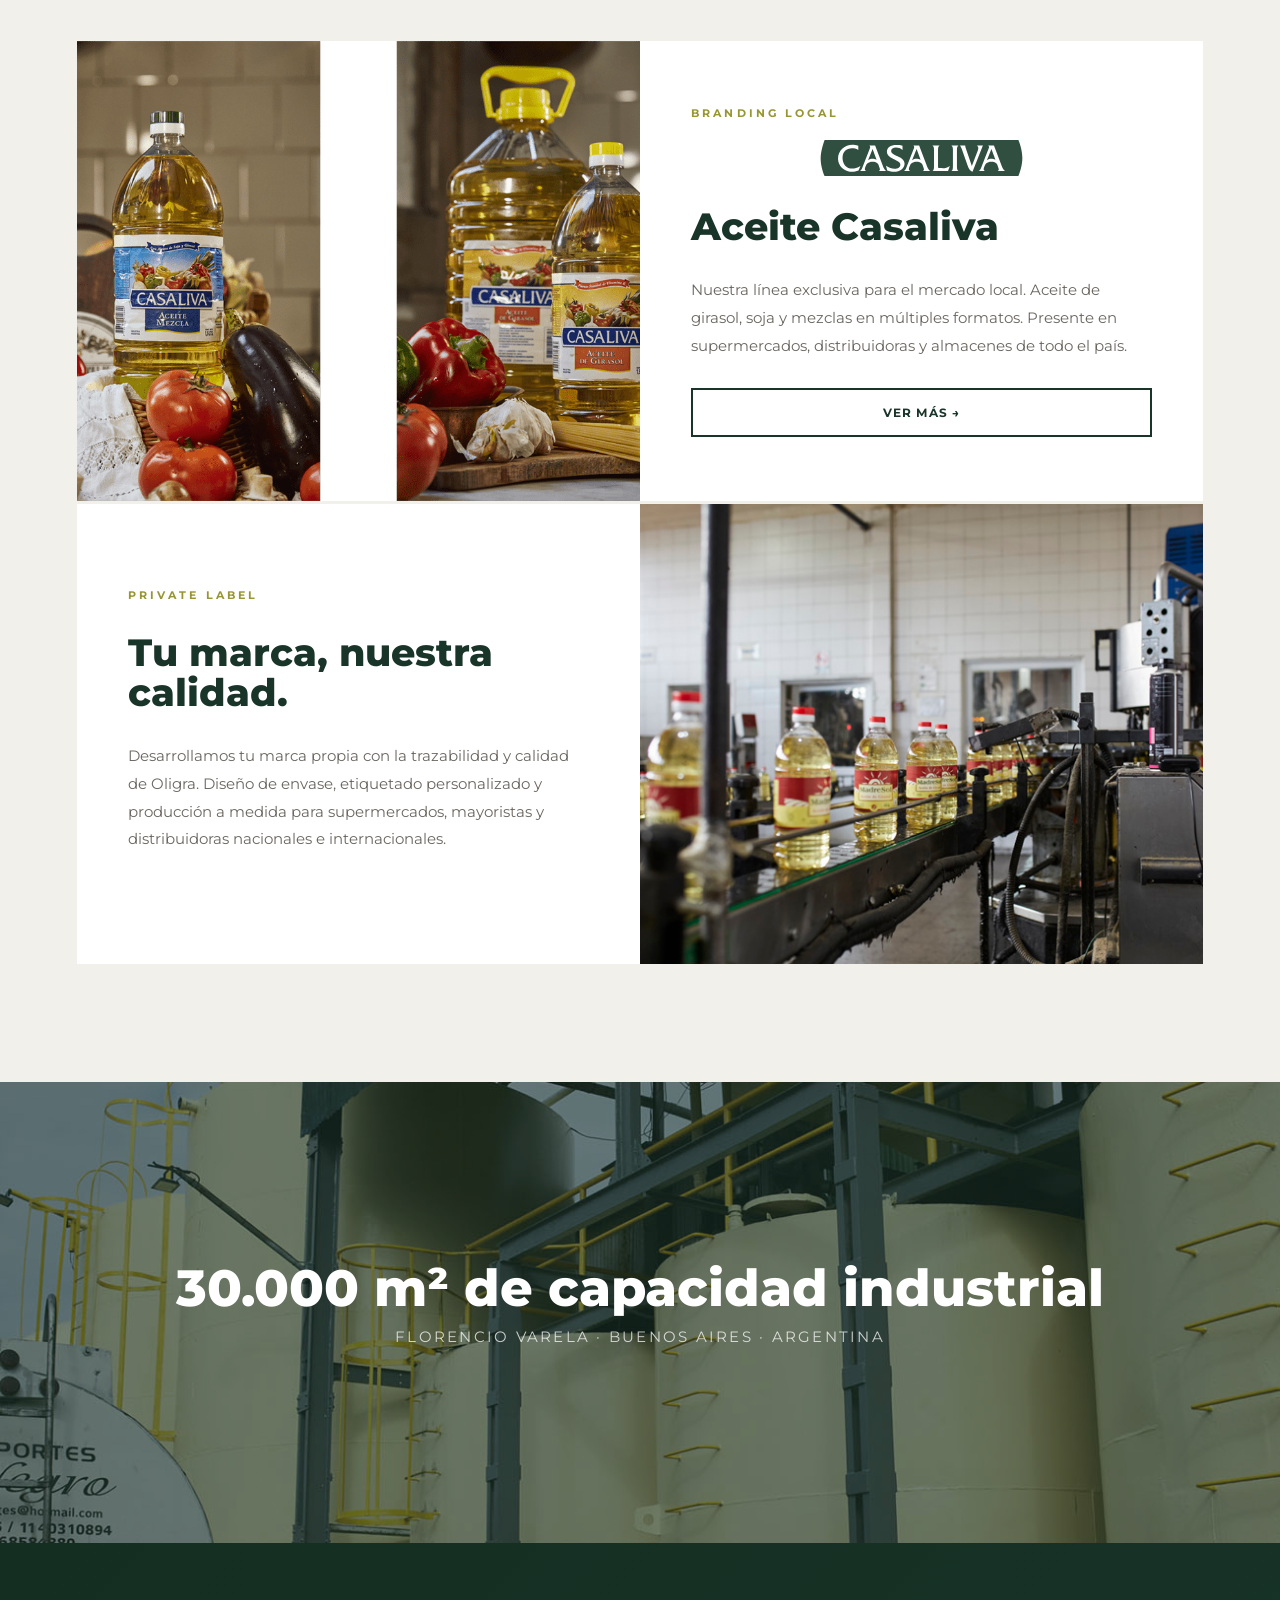
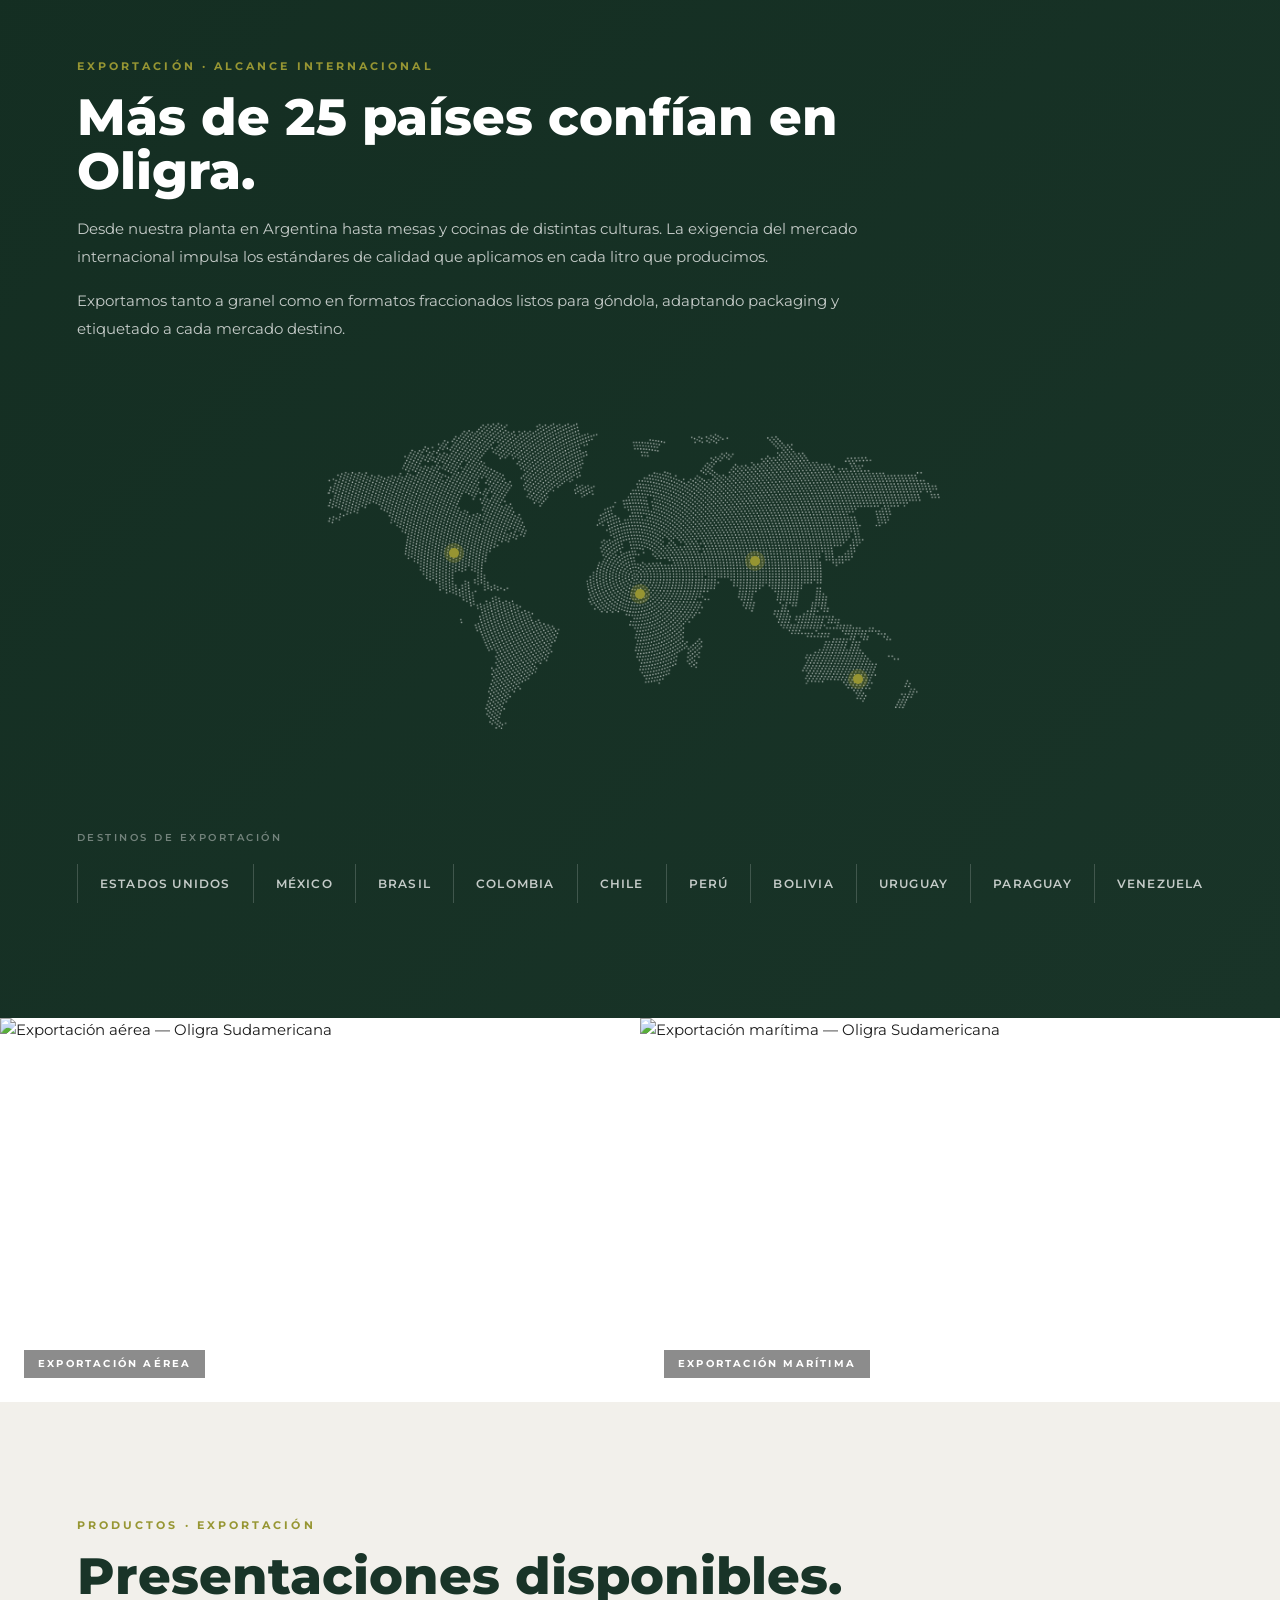
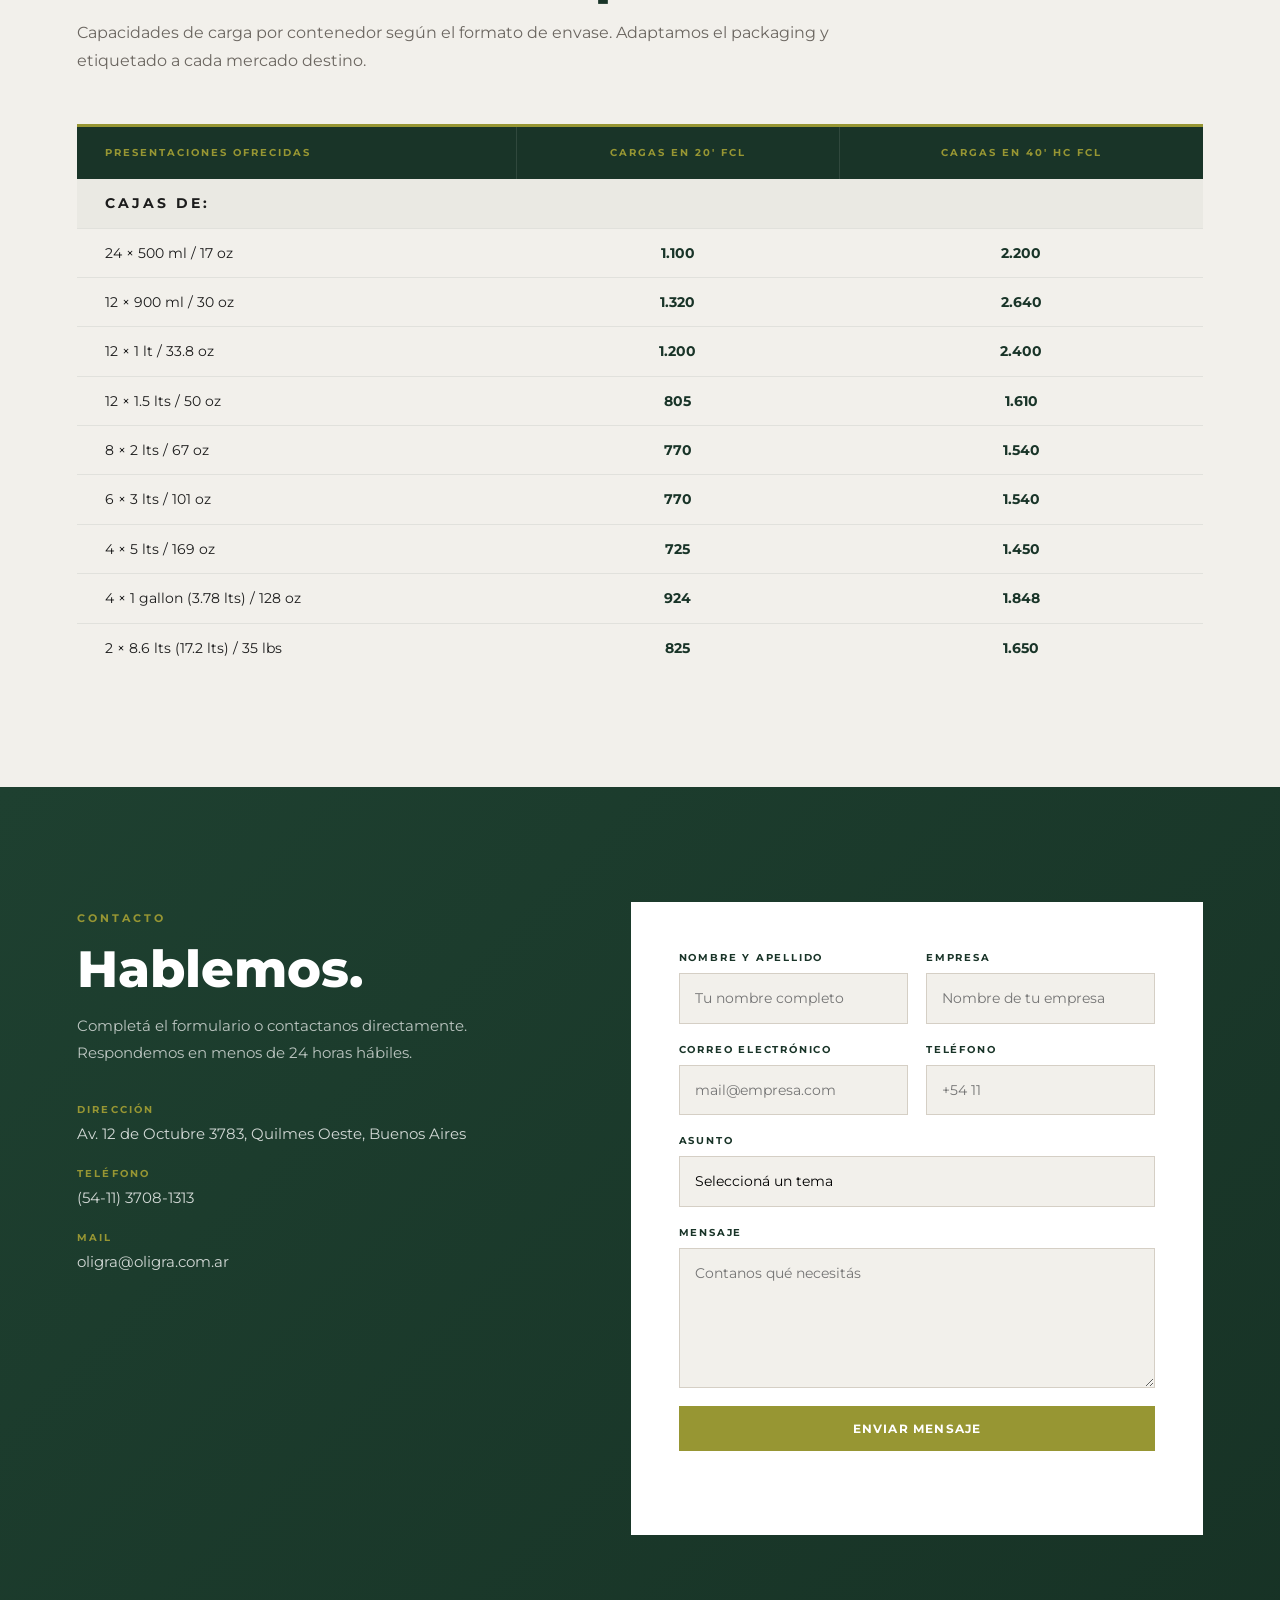
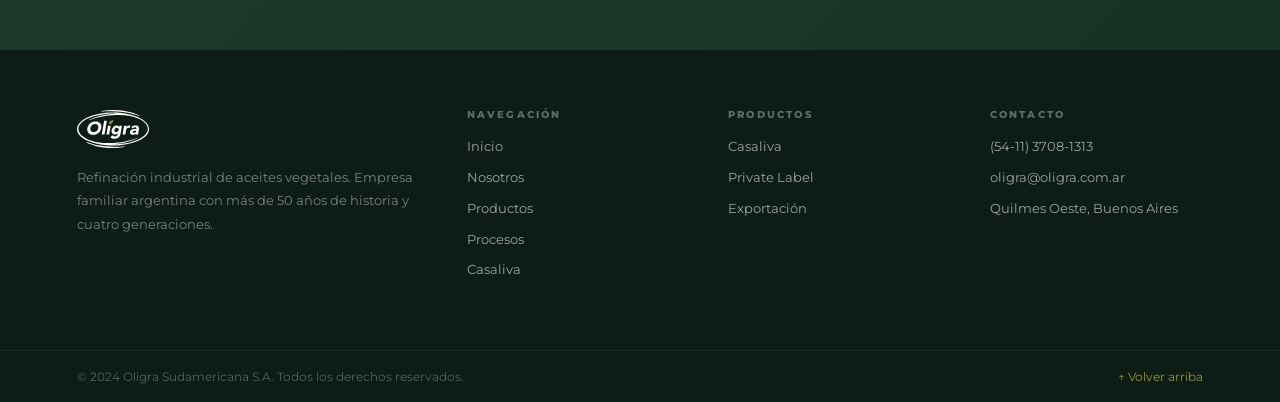
==== commit d0f29437: "Export: mapa centrado al 50%, banner comex aereo+maritimo full-width debajo del marquee" ====
--- a/index.html
+++ b/index.html
@@ -56,7 +56,7 @@
       <div class="hero-particles" id="heroParticles"></div>
       <div class="hero-content reveal" id="heroContent">
         <span class="eyebrow">Aceites vegetales · Argentina</span>
-        <h1>Del campo al mundo.</h1>
+        <h1>Del mostrador al mundo.</h1>
         <p>Refinación industrial de aceites vegetales de calidad: girasol, soja y mezclas. Una empresa familiar con más de 50 años y cuatro generaciones.</p>
         <div class="hero-actions">
           <a class="btn primary" href="#productos">Ver productos</a>
@@ -177,6 +177,18 @@
       </div>
 
     </section>
+
+    <!-- ═══ BANNER COMEX ═══ -->
+    <div class="comex-banner">
+      <div class="comex-img reveal">
+        <img src="assets/img/img_comex_aereo.jpg" alt="Exportación aérea — Oligra Sudamericana">
+        <div class="comex-img-label">Exportación aérea</div>
+      </div>
+      <div class="comex-img reveal reveal-delay-1">
+        <img src="assets/img/img_comex_maritimo.jpg" alt="Exportación marítima — Oligra Sudamericana">
+        <div class="comex-img-label">Exportación marítima</div>
+      </div>
+    </div>
 
     <!-- ═══ PRESENTACIONES / FORMATOS ═══ -->
     <section class="formats-section section-pad">
--- a/assets/css/styles.css
+++ b/assets/css/styles.css
@@ -280,7 +280,7 @@
 .export-header p  { color:rgba(255,255,255,.75); line-height:1.85; margin-bottom:16px; font-size:15px; }
 
 /* ── MAP WRAPPER + PINS ──────────────────────── */
-.map-wrapper { position:relative; width:100%; max-width:100%; margin:0 0 40px; }
+.map-wrapper { position:relative; width:100%; max-width:640px; margin:0 auto 40px; }
 .map-wrapper img { width:100%; filter:brightness(0) invert(1); opacity:.6; }
 .map-pins { position:absolute; inset:0; }
 .map-pin {
@@ -330,6 +330,33 @@
   text-transform:uppercase; letter-spacing:.1em; white-space:nowrap;
 }
 @keyframes marquee { from { transform:translateX(0); } to { transform:translateX(-50%); } }
+
+/* ── COMEX BANNER ────────────────────────────── */
+.comex-banner {
+  display: grid;
+  grid-template-columns: 1fr 1fr;
+  gap: 0;
+}
+.comex-img {
+  position: relative;
+  overflow: hidden;
+  height: clamp(260px, 30vw, 460px);
+}
+.comex-img img {
+  width: 100%; height: 100%; object-fit: cover;
+  transition: transform .7s ease;
+}
+.comex-img:hover img { transform: scale(1.04); }
+.comex-img-label {
+  position: absolute; bottom: 24px; left: 24px;
+  color: #fff; font-size: 10px; font-weight: 700;
+  letter-spacing: .22em; text-transform: uppercase;
+  background: rgba(0,0,0,0.45); padding: 6px 14px;
+  backdrop-filter: blur(4px);
+}
+@media (max-width: 600px) {
+  .comex-banner { grid-template-columns: 1fr; }
+}
 
 /* ── FORMATS TABLE ───────────────────────────── */
 .formats-section { background: var(--cream); }
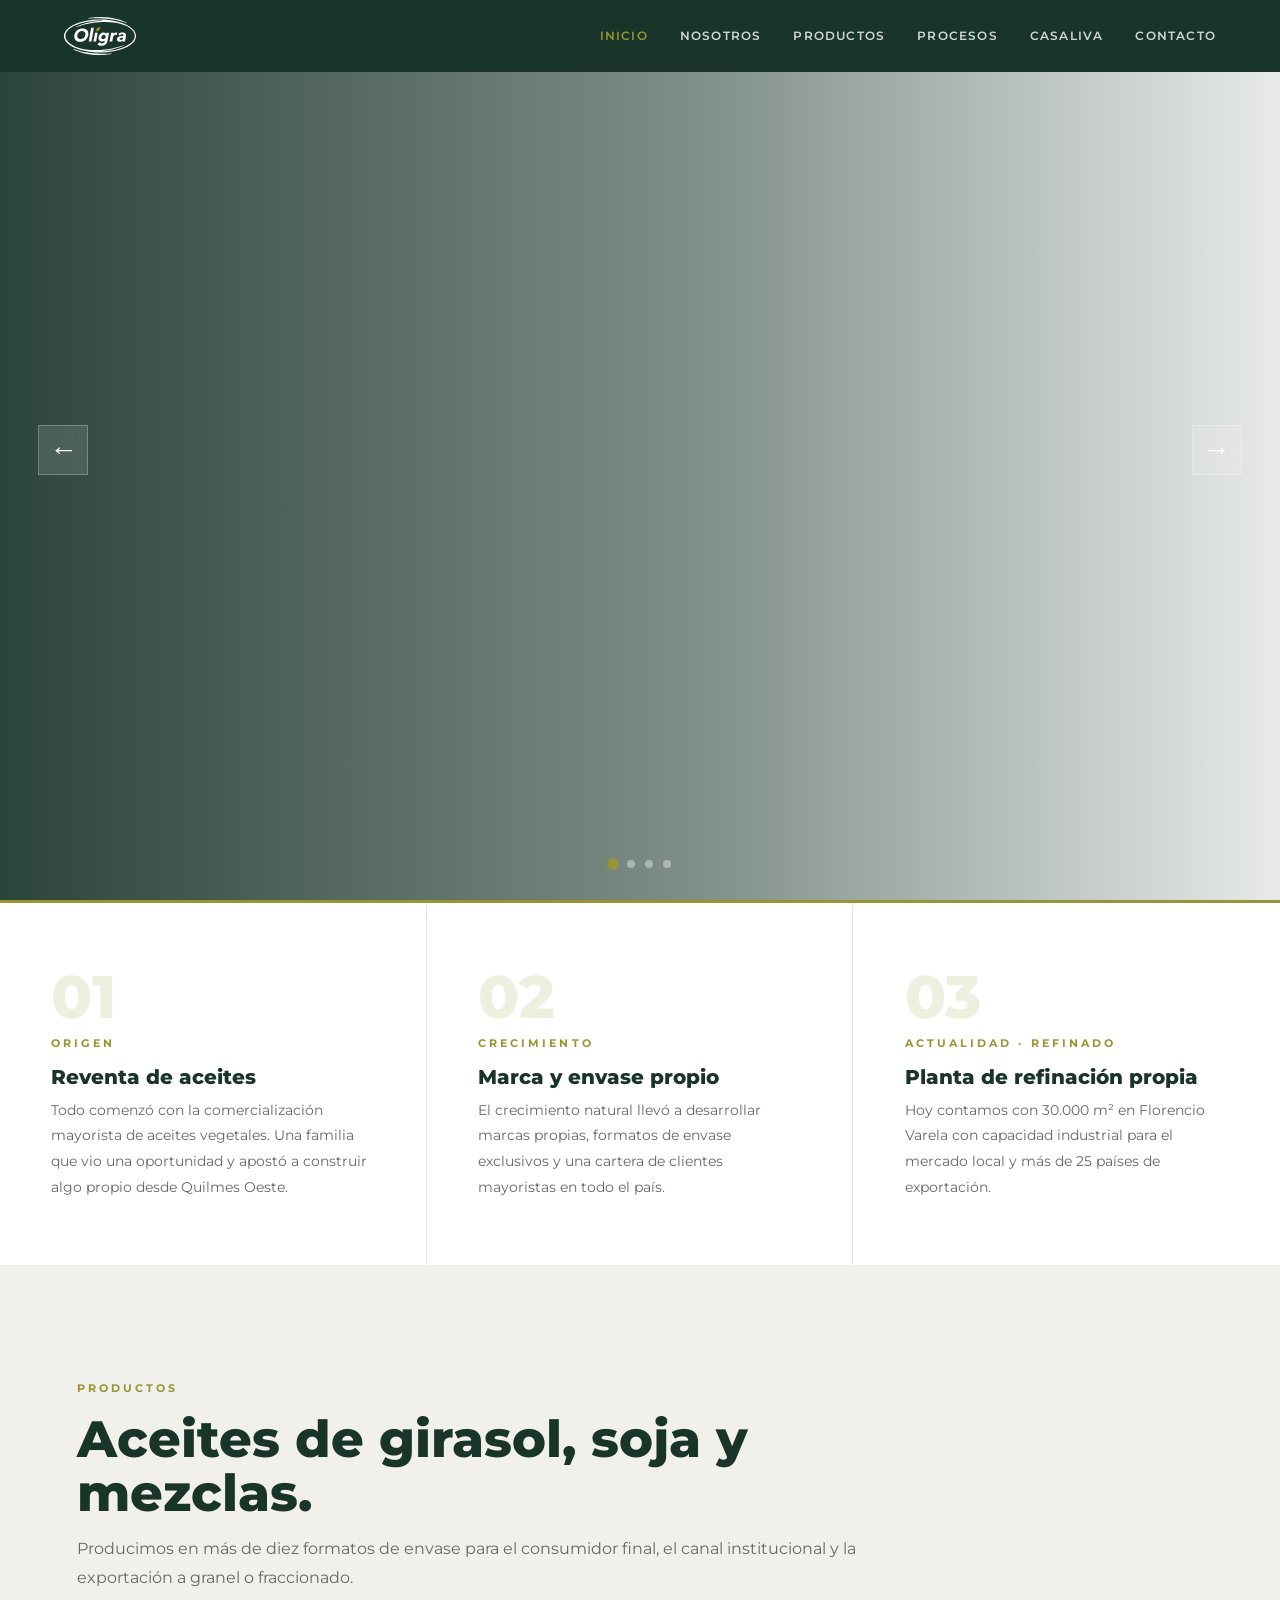
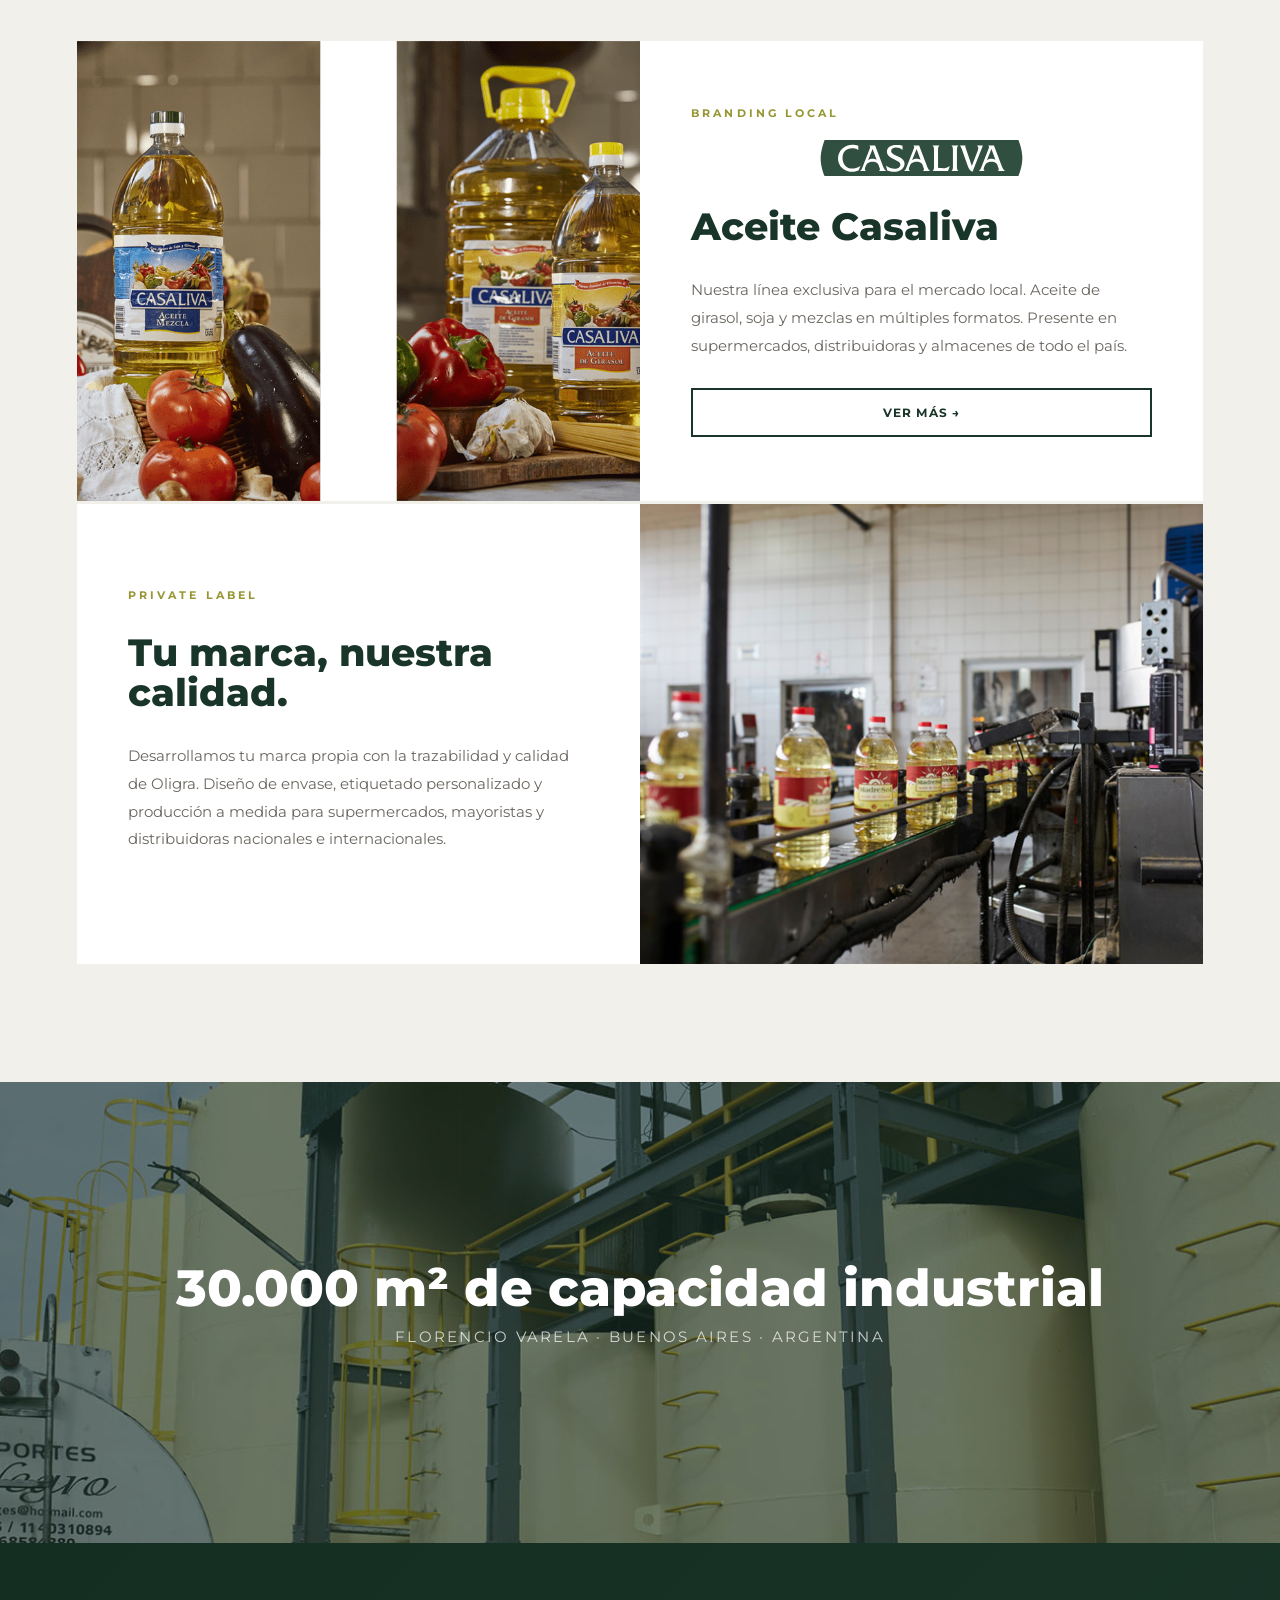
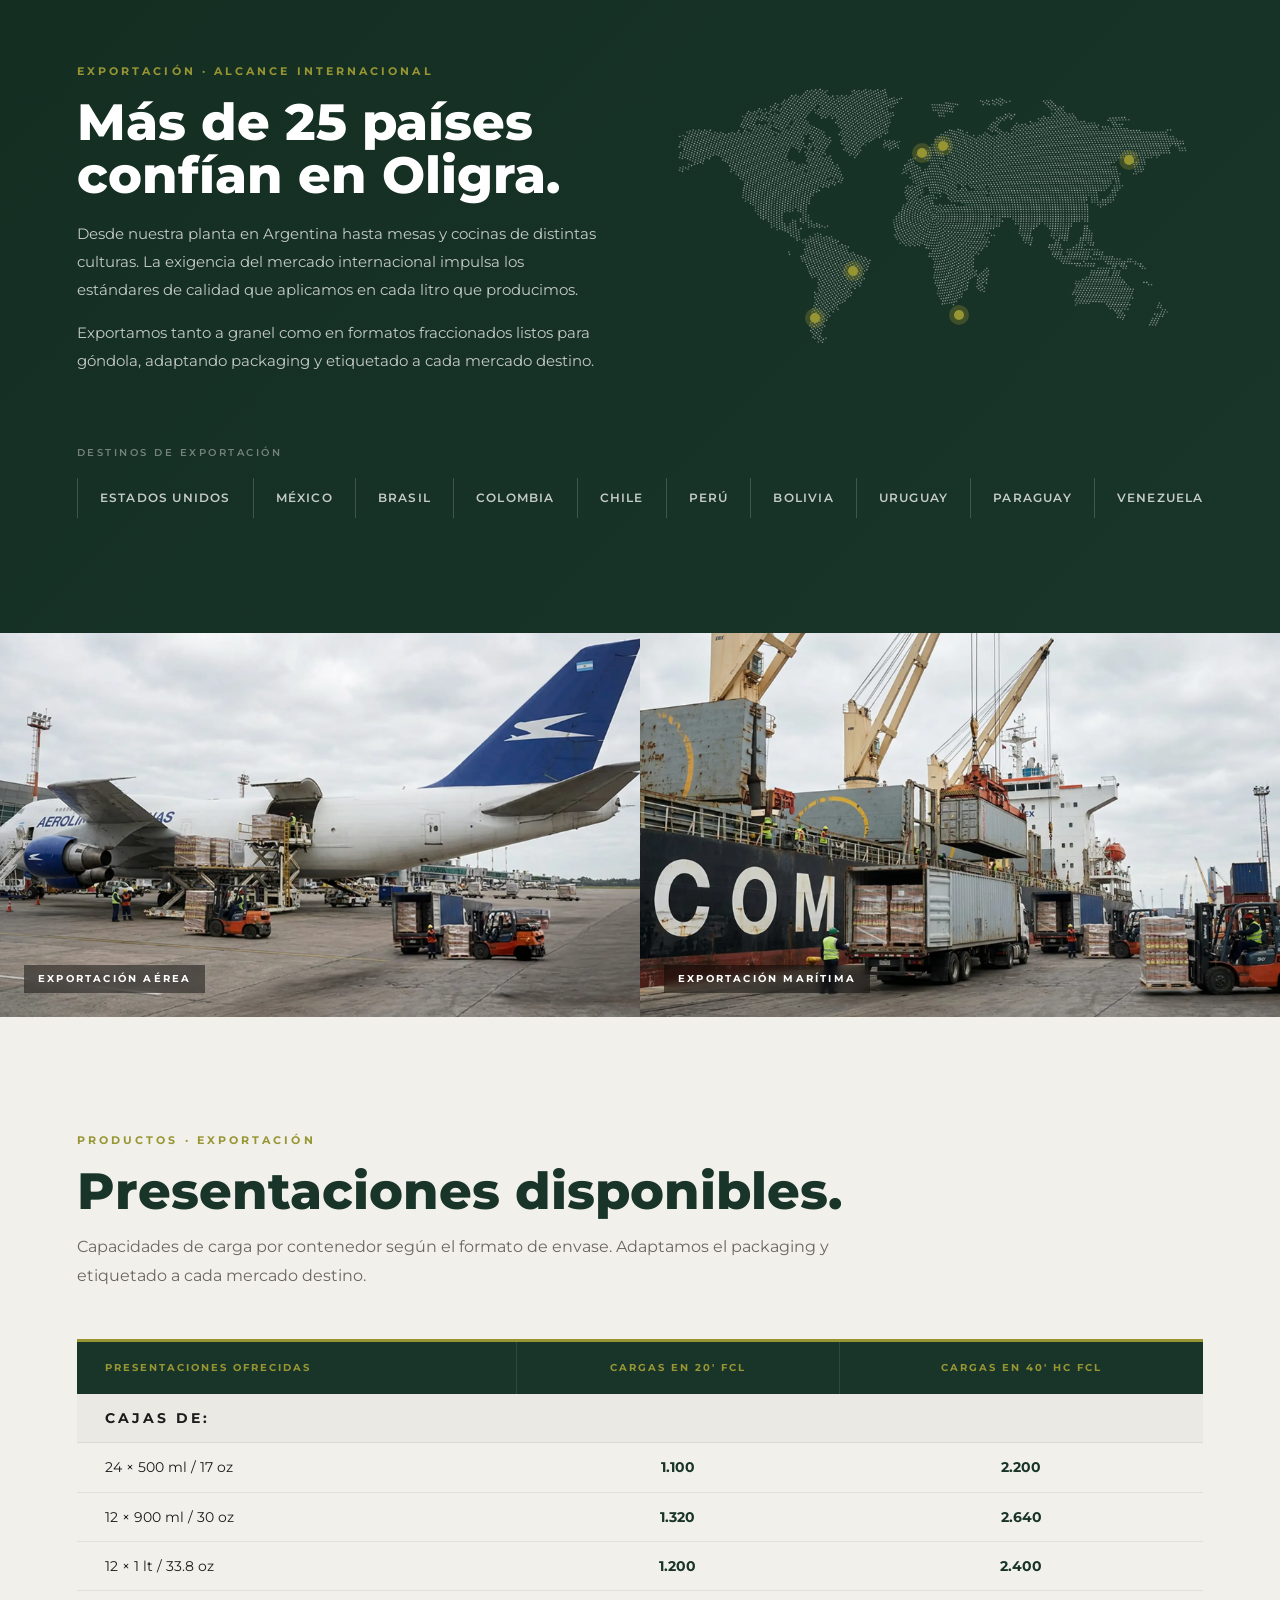
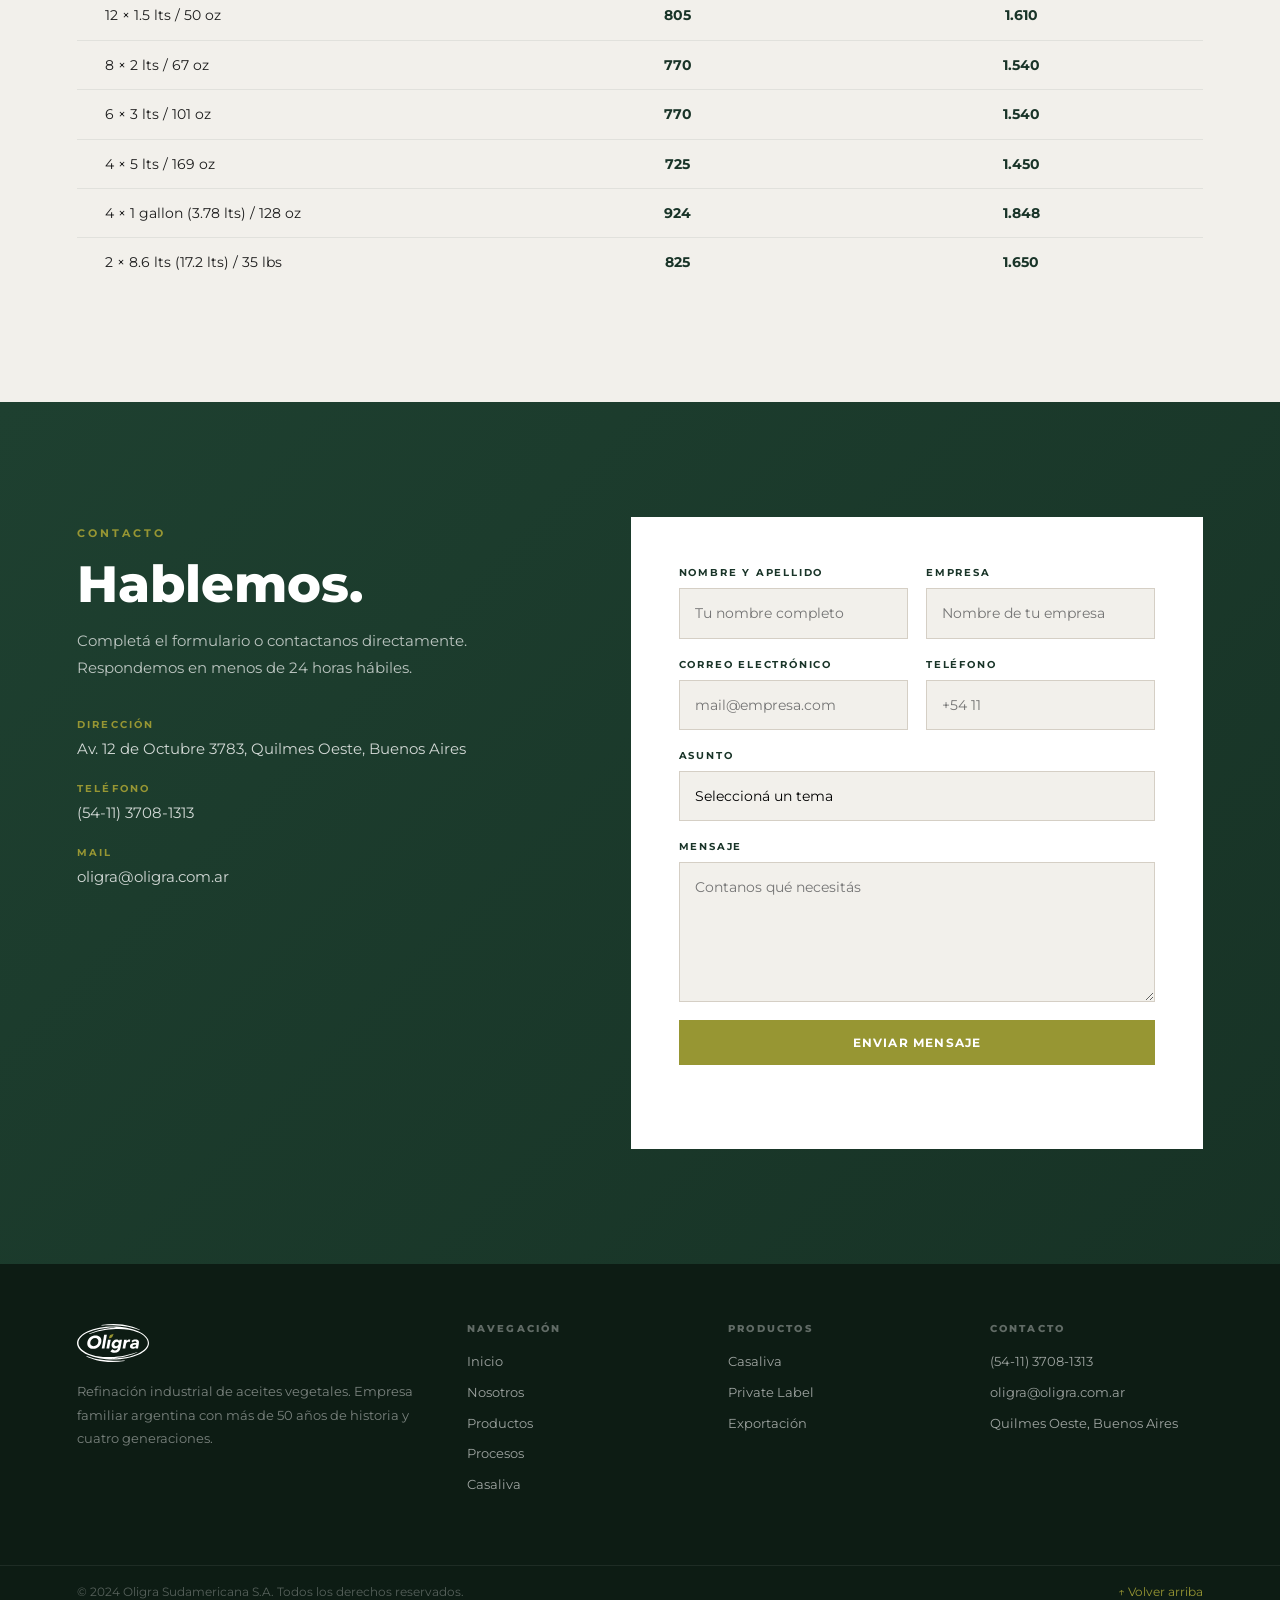
==== commit 366a1c1b: "Export: layout 2col texto/mapa, banner comex con imagenes reales" ====
--- a/index.html
+++ b/index.html
@@ -139,36 +139,37 @@
     <!-- ═══ EXPORTACIÓN + ALCANCE INTERNACIONAL ═══ -->
     <section class="export-section section-pad">
 
-      <!-- Texto cabecera -->
-      <div class="export-header reveal">
-        <span class="eyebrow" style="color:var(--gold)">Exportación · Alcance internacional</span>
-        <h2>Más de 25 países confían en Oligra.</h2>
-        <p>Desde nuestra planta en Argentina hasta mesas y cocinas de distintas culturas. La exigencia del mercado internacional impulsa los estándares de calidad que aplicamos en cada litro que producimos.</p>
-        <p>Exportamos tanto a granel como en formatos fraccionados listos para góndola, adaptando packaging y etiquetado a cada mercado destino.</p>
-      </div>
-
-      <!-- Mapa ancho completo -->
-      <div class="map-wrapper reveal">
-        <img src="assets/img/img_expandiendo.png" alt="Mapa de destinos de exportación Oligra">
-        <div class="map-pins">
-          <div class="map-pin" data-label="Estados Unidos" style="left:23%;top:30%"></div>
-          <div class="map-pin" data-label="México"         style="left:21%;top:41%"></div>
-          <div class="map-pin" data-label="Colombia"       style="left:28%;top:54%"></div>
-          <div class="map-pin" data-label="Brasil"         style="left:34%;top:63%"></div>
-          <div class="map-pin" data-label="Chile"          style="left:27%;top:77%"></div>
-          <div class="map-pin" data-label="España"         style="left:47%;top:28%"></div>
-          <div class="map-pin" data-label="Italia"         style="left:51%;top:26%"></div>
-          <div class="map-pin" data-label="Nigeria"        style="left:50%;top:51%"></div>
-          <div class="map-pin" data-label="Sudáfrica"      style="left:54%;top:76%"></div>
-          <div class="map-pin" data-label="Arabia Saudita" style="left:61%;top:39%"></div>
-          <div class="map-pin" data-label="India"          style="left:68%;top:43%"></div>
-          <div class="map-pin" data-label="China"          style="left:77%;top:32%"></div>
-          <div class="map-pin" data-label="Japón"          style="left:86%;top:30%"></div>
-          <div class="map-pin" data-label="Australia"      style="left:84%;top:72%"></div>
-        </div>
-      </div>
-
-      <!-- Carrusel de países debajo del mapa -->
+      <!-- Layout 2 columnas: texto izq / mapa der -->
+      <div class="export-layout">
+        <div class="export-header reveal">
+          <span class="eyebrow" style="color:var(--gold)">Exportación · Alcance internacional</span>
+          <h2>Más de 25 países confían en Oligra.</h2>
+          <p>Desde nuestra planta en Argentina hasta mesas y cocinas de distintas culturas. La exigencia del mercado internacional impulsa los estándares de calidad que aplicamos en cada litro que producimos.</p>
+          <p>Exportamos tanto a granel como en formatos fraccionados listos para góndola, adaptando packaging y etiquetado a cada mercado destino.</p>
+        </div>
+
+        <div class="map-wrapper reveal">
+          <img src="assets/img/img_expandiendo.png" alt="Mapa de destinos de exportación Oligra">
+          <div class="map-pins">
+            <div class="map-pin" data-label="Estados Unidos" style="left:23%;top:30%"></div>
+            <div class="map-pin" data-label="México"         style="left:21%;top:41%"></div>
+            <div class="map-pin" data-label="Colombia"       style="left:28%;top:54%"></div>
+            <div class="map-pin" data-label="Brasil"         style="left:34%;top:63%"></div>
+            <div class="map-pin" data-label="Chile"          style="left:27%;top:77%"></div>
+            <div class="map-pin" data-label="España"         style="left:47%;top:28%"></div>
+            <div class="map-pin" data-label="Italia"         style="left:51%;top:26%"></div>
+            <div class="map-pin" data-label="Nigeria"        style="left:50%;top:51%"></div>
+            <div class="map-pin" data-label="Sudáfrica"      style="left:54%;top:76%"></div>
+            <div class="map-pin" data-label="Arabia Saudita" style="left:61%;top:39%"></div>
+            <div class="map-pin" data-label="India"          style="left:68%;top:43%"></div>
+            <div class="map-pin" data-label="China"          style="left:77%;top:32%"></div>
+            <div class="map-pin" data-label="Japón"          style="left:86%;top:30%"></div>
+            <div class="map-pin" data-label="Australia"      style="left:84%;top:72%"></div>
+          </div>
+        </div>
+      </div>
+
+      <!-- Carrusel de países debajo -->
       <div class="countries-wrap reveal">
         <h3>Destinos de exportación</h3>
         <div class="marquee">
@@ -181,11 +182,11 @@
     <!-- ═══ BANNER COMEX ═══ -->
     <div class="comex-banner">
       <div class="comex-img reveal">
-        <img src="assets/img/img_comex_aereo.jpg" alt="Exportación aérea — Oligra Sudamericana">
+        <img src="assets/img/comex-air.webp" alt="Exportación aérea — Oligra Sudamericana">
         <div class="comex-img-label">Exportación aérea</div>
       </div>
       <div class="comex-img reveal reveal-delay-1">
-        <img src="assets/img/img_comex_maritimo.jpg" alt="Exportación marítima — Oligra Sudamericana">
+        <img src="assets/img/comex-water.webp" alt="Exportación marítima — Oligra Sudamericana">
         <div class="comex-img-label">Exportación marítima</div>
       </div>
     </div>
--- a/assets/css/styles.css
+++ b/assets/css/styles.css
@@ -275,12 +275,19 @@
 }
 
 /* ── EXPORT / ALCANCE ────────────────────────── */
-.export-header { max-width: 820px; margin-bottom: 44px; }
+.export-layout {
+  display: grid;
+  grid-template-columns: 1fr 1fr;
+  gap: clamp(32px,5vw,72px);
+  align-items: center;
+  margin-bottom: 52px;
+}
+.export-header { margin-bottom: 0; }
 .export-header h2 { font-size:clamp(28px,4vw,52px); color:#fff; margin:0 0 18px; }
 .export-header p  { color:rgba(255,255,255,.75); line-height:1.85; margin-bottom:16px; font-size:15px; }
 
 /* ── MAP WRAPPER + PINS ──────────────────────── */
-.map-wrapper { position:relative; width:100%; max-width:640px; margin:0 auto 40px; }
+.map-wrapper { position:relative; width:100%; margin:0; }
 .map-wrapper img { width:100%; filter:brightness(0) invert(1); opacity:.6; }
 .map-pins { position:absolute; inset:0; }
 .map-pin {
@@ -353,6 +360,9 @@
   letter-spacing: .22em; text-transform: uppercase;
   background: rgba(0,0,0,0.45); padding: 6px 14px;
   backdrop-filter: blur(4px);
+}
+@media (max-width: 900px) {
+  .export-layout { grid-template-columns: 1fr; }
 }
 @media (max-width: 600px) {
   .comex-banner { grid-template-columns: 1fr; }
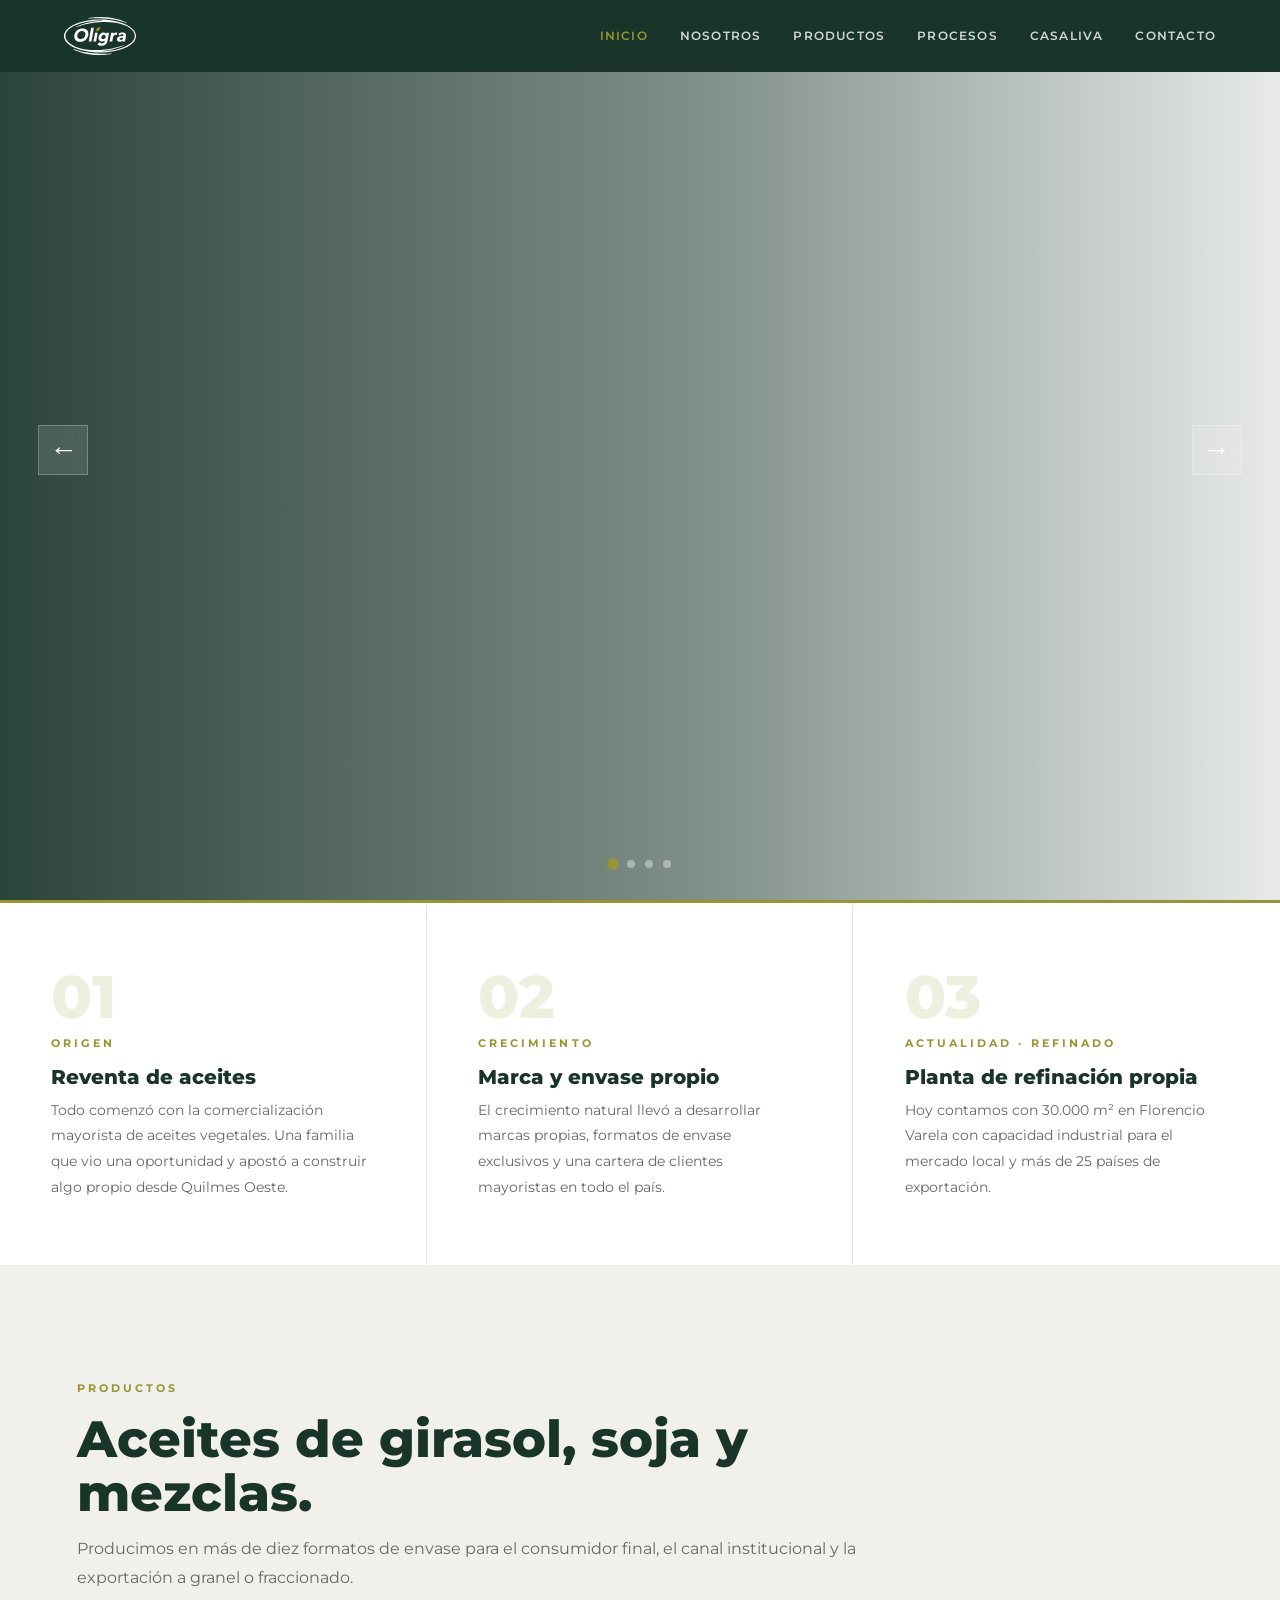
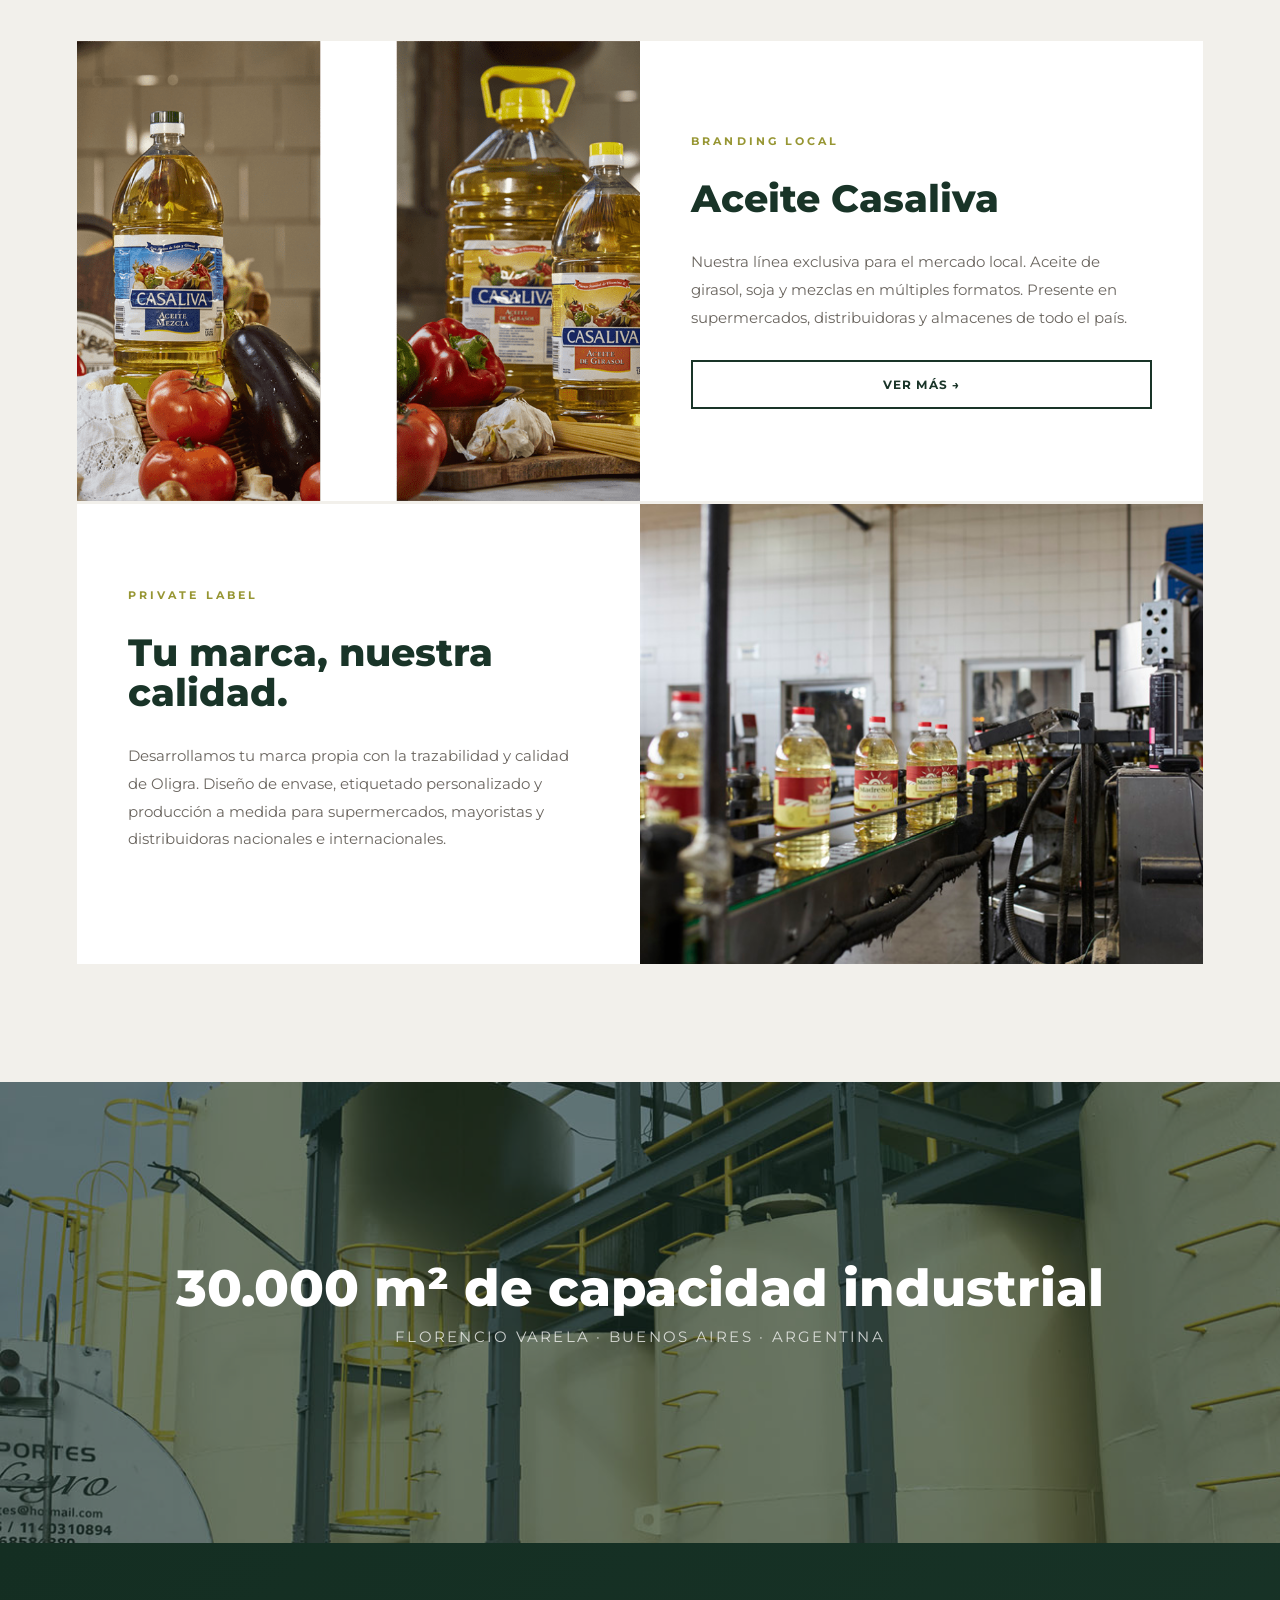
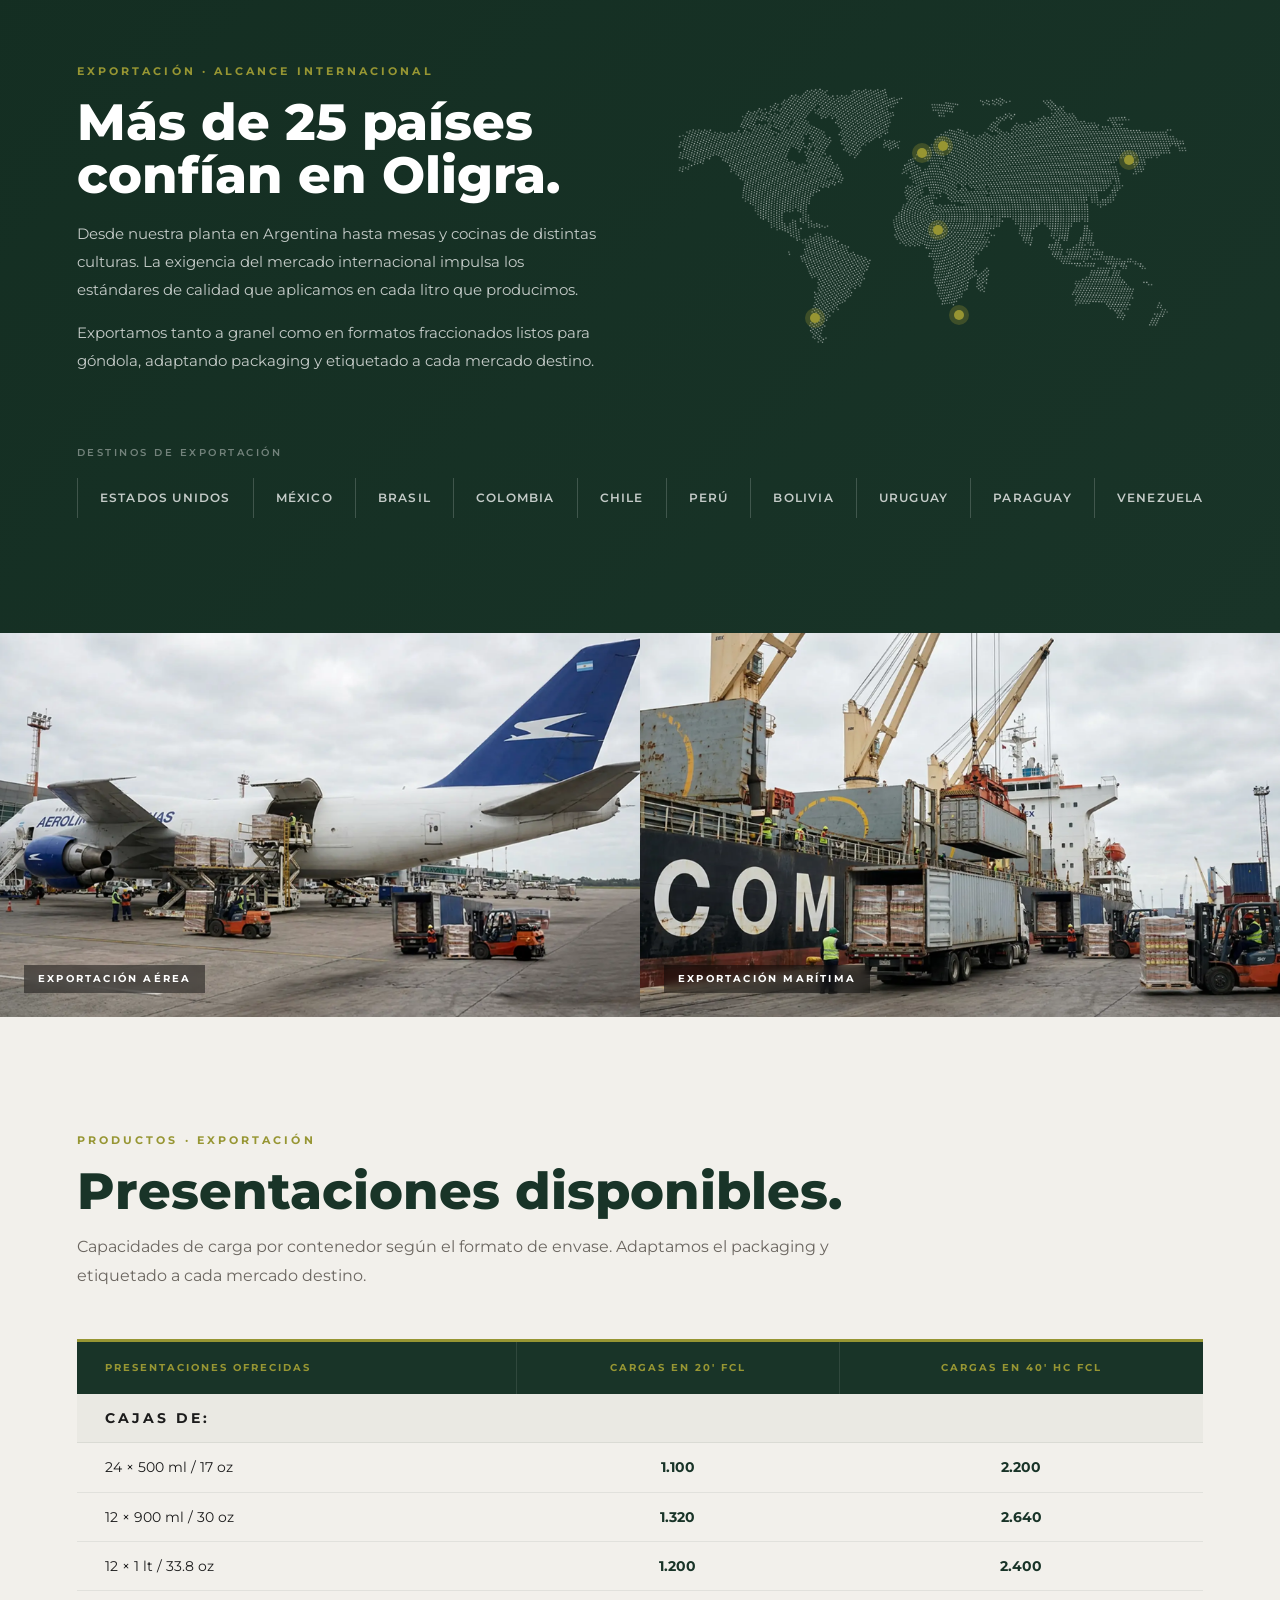
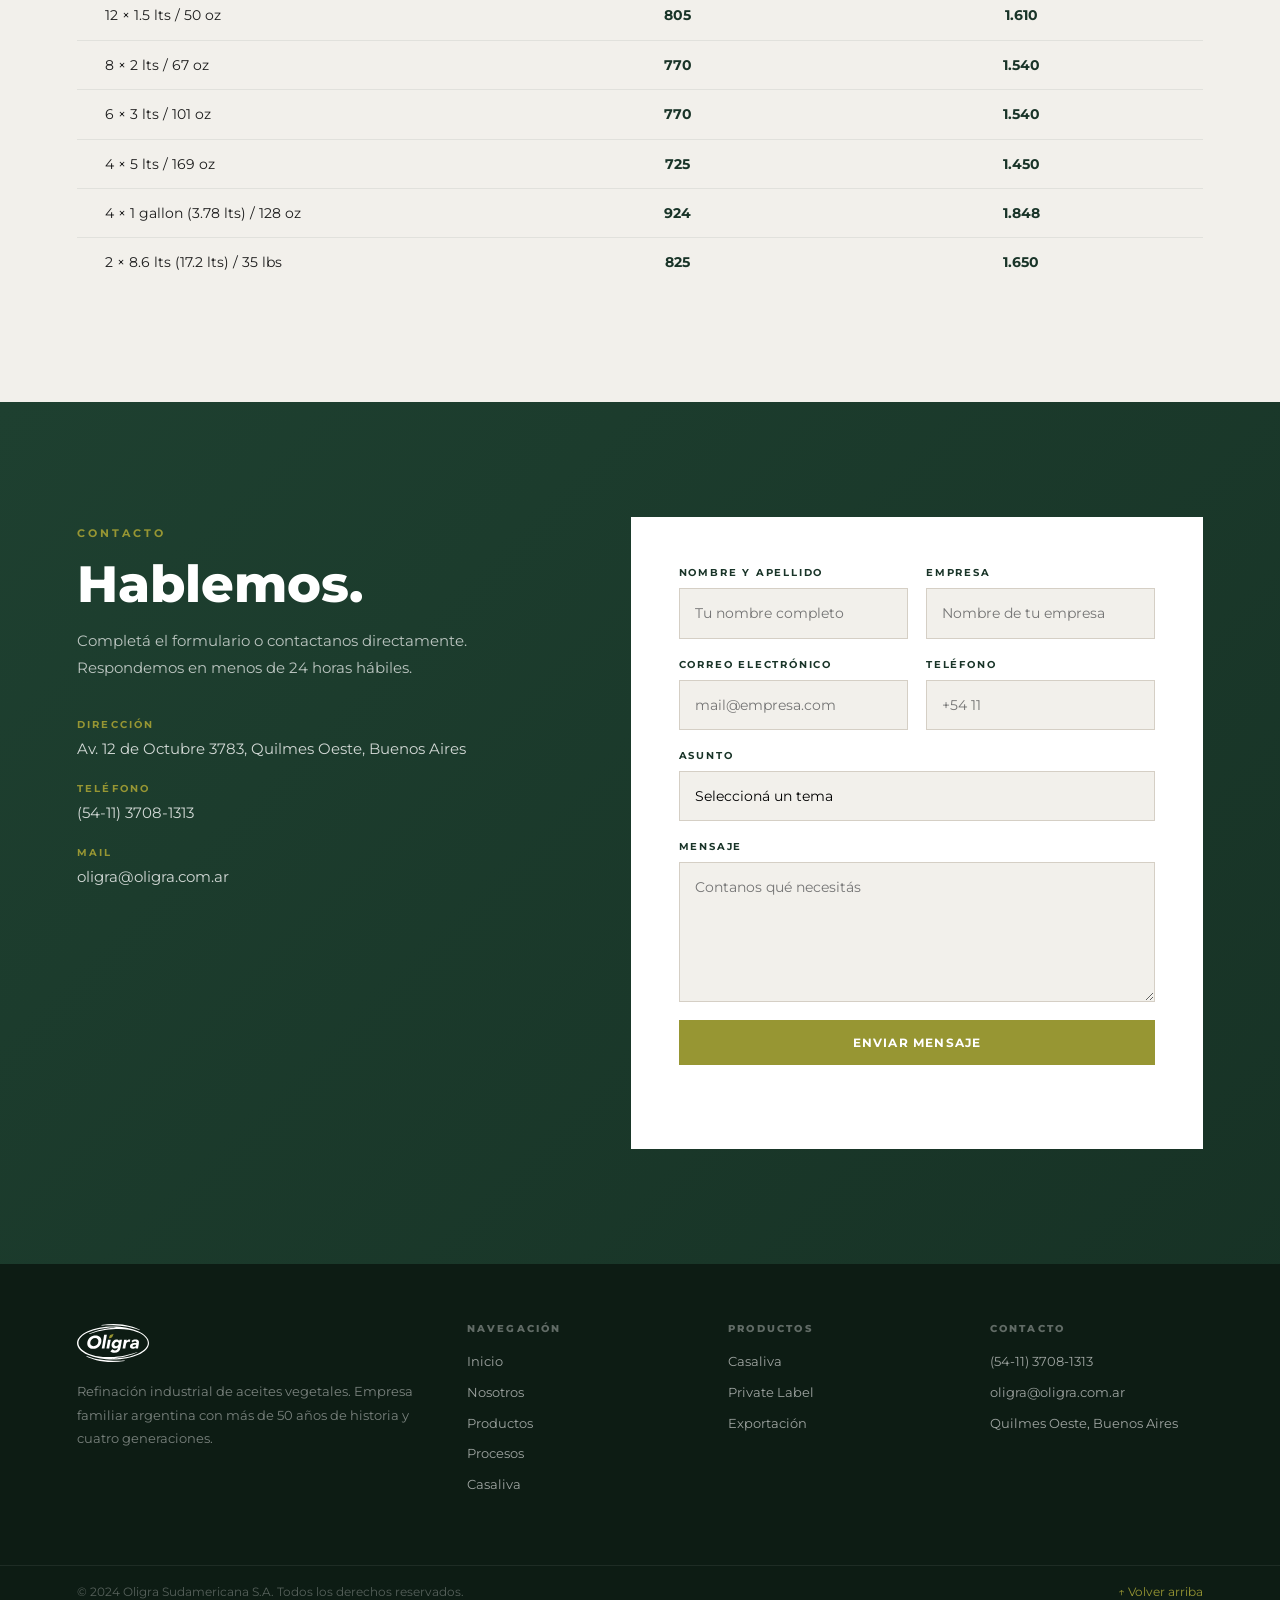
==== commit 0e97ca2a: "Quita logo Casaliva de card branding local" ====
--- a/index.html
+++ b/index.html
@@ -105,7 +105,6 @@
         </div>
         <div class="product-card-body">
           <span class="eyebrow">Branding local</span>
-          <img src="assets/img/logo_casaliva.svg" alt="Casaliva" class="casaliva-product-logo">
           <h3>Aceite Casaliva</h3>
           <p>Nuestra línea exclusiva para el mercado local. Aceite de girasol, soja y mezclas en múltiples formatos. Presente en supermercados, distribuidoras y almacenes de todo el país.</p>
           <a class="btn outline" href="casaliva.html">Ver más →</a>
